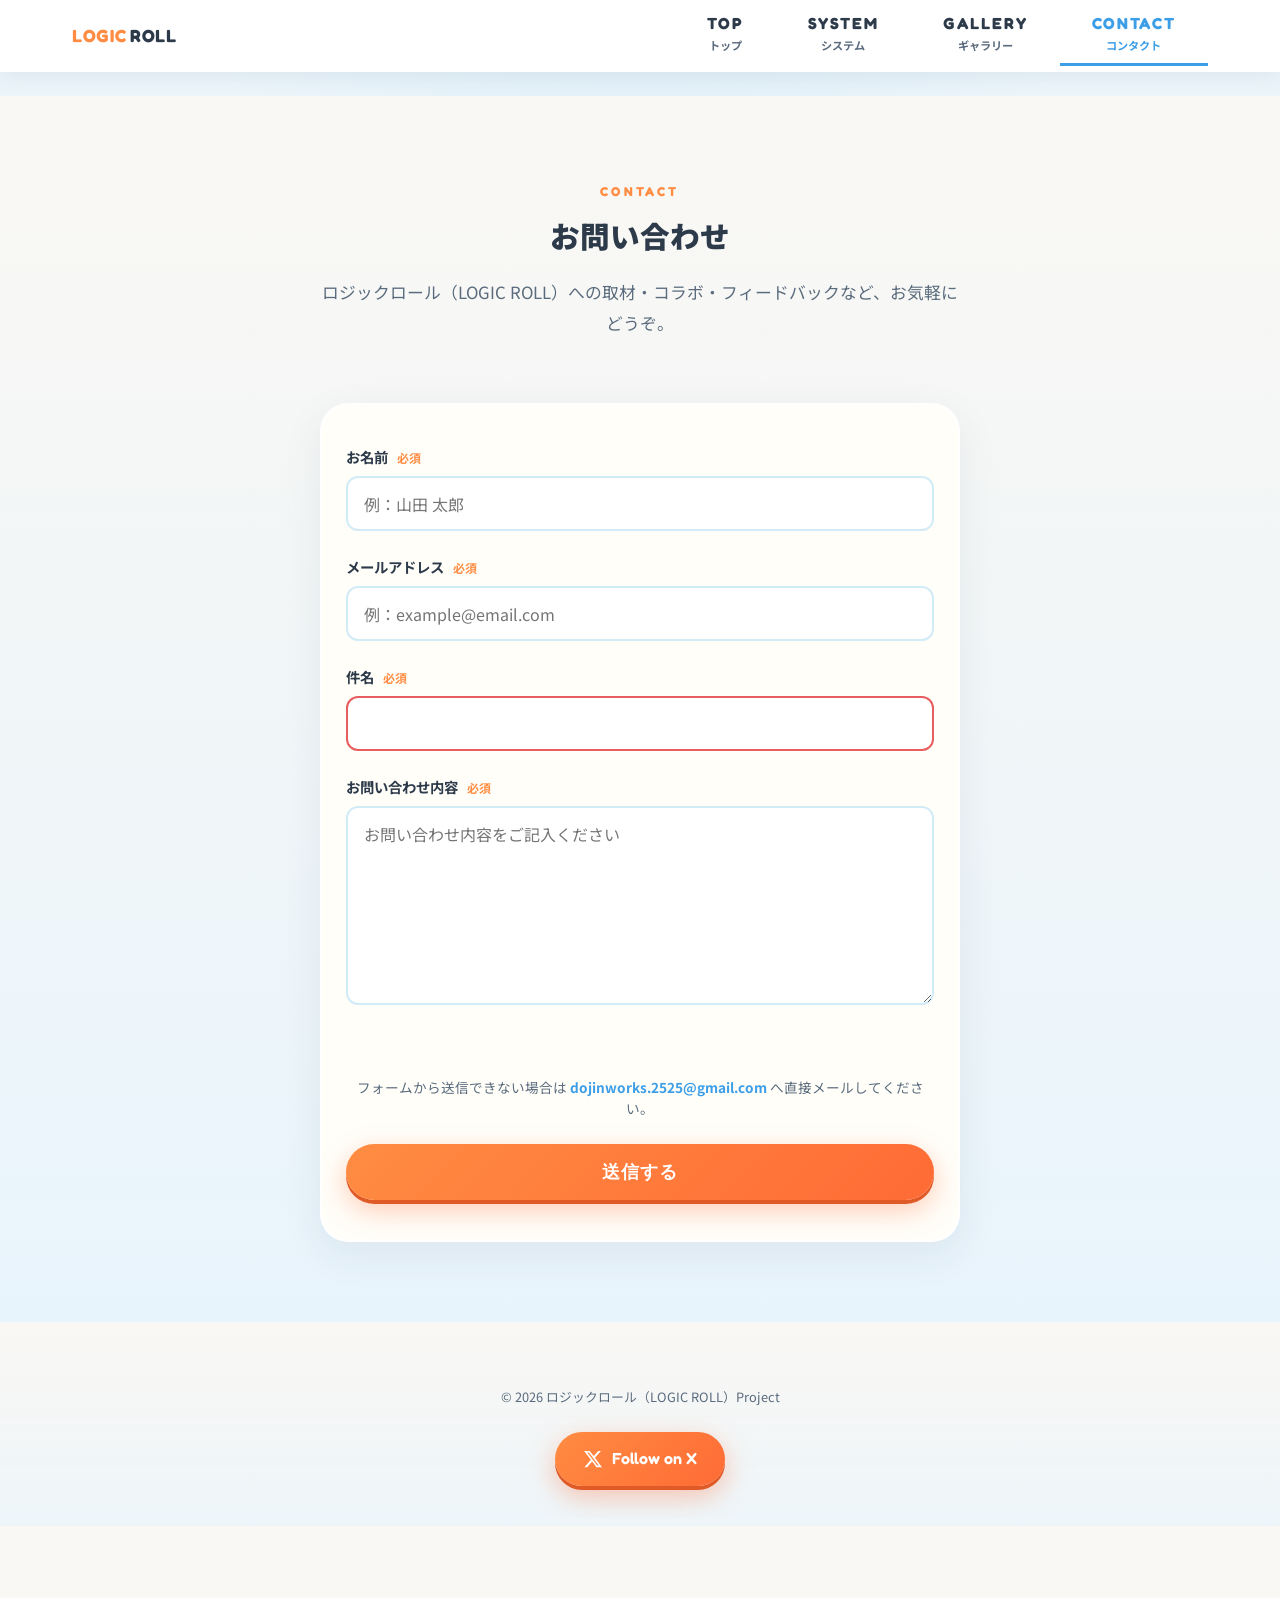
==== contact.html @ 675755fb "問い合わせ: JSによる送信ブロックを削除しHTML送信のみに Co-authored-by: Cursor <cursoragent@cursor.com>" ====
<!DOCTYPE html>
<html lang="ja">
<head>
  <meta charset="UTF-8">
  <meta name="viewport" content="width=device-width, initial-scale=1.0">
  <meta name="description" content="ロジックロール（LOGIC ROLL）へのお問い合わせ。取材・コラボ・フィードバックはこちらから。">
  <meta name="robots" content="index, follow">
  <link rel="canonical" href="https://logic-roll.com/contact.html">
  <title>お問い合わせ｜ロジックロール（LOGIC ROLL）公式サイト</title>
  <link rel="preconnect" href="https://fonts.googleapis.com">
  <link rel="preconnect" href="https://fonts.gstatic.com" crossorigin>
  <link href="https://fonts.googleapis.com/css2?family=Fredoka:wght@500;600;700&family=Noto+Sans+JP:wght@400;700;900&family=Ubuntu:wght@500;700&display=swap" rel="stylesheet">
  <link rel="stylesheet" href="style.css">
</head>
<body class="subpage">
  <div class="page-bg" aria-hidden="true"></div>

  <header class="global-nav">
    <div class="global-nav__inner">
      <a href="index.html#top" class="global-nav__logo" aria-label="LOGIC ROLL トップへ">
        <span class="global-nav__logo-main">LOGIC</span>
        <span class="global-nav__logo-accent">ROLL</span>
      </a>
      <nav class="global-nav__menu" aria-label="メインメニュー">
        <a href="index.html#top" class="nav-item nav-item--external">
          <span class="nav-item__en">TOP</span>
          <span class="nav-item__ja">トップ</span>
        </a>
        <a href="index.html#system" class="nav-item nav-item--external">
          <span class="nav-item__en">SYSTEM</span>
          <span class="nav-item__ja">システム</span>
        </a>
        <a href="gallery.html" class="nav-item nav-item--external">
          <span class="nav-item__en">GALLERY</span>
          <span class="nav-item__ja">ギャラリー</span>
        </a>
        <a href="contact.html" class="nav-item is-active nav-item--external" aria-current="page">
          <span class="nav-item__en">CONTACT</span>
          <span class="nav-item__ja">コンタクト</span>
        </a>
      </nav>
      <button type="button" class="global-nav__toggle" aria-expanded="false" aria-controls="nav-menu-mobile" aria-label="メニューを開く">
        <span></span><span></span><span></span>
      </button>
    </div>
    <nav id="nav-menu-mobile" class="global-nav__mobile" aria-label="モバイルメニュー" hidden></nav>
  </header>

  <main class="main-content main-content--subpage">
    <section class="page-section page-section--contact" id="contact">
      <div class="section-inner">
        <header class="section-header">
          <span class="section-header__eyebrow">CONTACT</span>
          <h1 class="section-header__title">お問い合わせ</h1>
          <p class="section-header__lead">
            ロジックロール（LOGIC ROLL）への取材・コラボ・フィードバックなど、お気軽にどうぞ。
          </p>
        </header>

        <form
          class="contact-form"
          id="contact-form"
          action="https://formsubmit.co/dojinworks.2525@gmail.com"
          method="POST"
          novalidate
        >
          <input type="hidden" name="_subject" value="[LOGIC ROLL] お問い合わせ">
          <input type="hidden" name="_captcha" value="false">
          <input type="hidden" name="_template" value="table">
          <input type="hidden" name="_next" value="https://logic-roll.com/contact?sent=1">
          <input type="text" name="_honey" class="sr-only" tabindex="-1" autocomplete="off" aria-hidden="true">
          <div class="form-row">
            <label class="form-label" for="contact-name">お名前 <span class="form-required">必須</span></label>
            <input
              class="form-input"
              type="text"
              id="contact-name"
              name="name"
              required
              maxlength="80"
              placeholder="例：山田 太郎"
              autocomplete="name"
            >
          </div>

          <div class="form-row">
            <label class="form-label" for="contact-email">メールアドレス <span class="form-required">必須</span></label>
            <input
              class="form-input"
              type="email"
              id="contact-email"
              name="email"
              required
              maxlength="254"
              placeholder="例：example@email.com"
              autocomplete="email"
            >
          </div>

          <div class="form-row">
            <label class="form-label" for="contact-subject">件名 <span class="form-required">必須</span></label>
            <input
              class="form-input"
              type="text"
              id="contact-subject"
              name="subject"
              required
              maxlength="120"
            >
          </div>

          <div class="form-row">
            <label class="form-label" for="contact-message">お問い合わせ内容 <span class="form-required">必須</span></label>
            <textarea
              class="form-input form-textarea"
              id="contact-message"
              name="message"
              required
              maxlength="3000"
              rows="7"
              placeholder="お問い合わせ内容をご記入ください"
            ></textarea>
          </div>

          <p class="contact-form__status" id="contact-status" role="status" aria-live="polite"></p>
          <p class="contact-form__alt">
            フォームから送信できない場合は
            <a href="mailto:dojinworks.2525@gmail.com?subject=%5BLOGIC%20ROLL%5D%20%E3%81%8A%E5%95%8F%E3%81%84%E5%90%88%E3%82%8F%E3%81%9B">dojinworks.2525@gmail.com</a>
            へ直接メールしてください。
          </p>

          <button type="submit" class="contact-form__submit" id="contact-submit">
            <span class="contact-form__submit-text">送信する</span>
          </button>
        </form>
      </div>
    </section>
  </main>

  <footer class="site-footer">
    <div class="footer-inner">
      <p class="footer-copy">&copy; 2026 ロジックロール（LOGIC ROLL）Project</p>
      <a
        href="https://x.com/logicroll_info"
        class="footer-x-btn"
        target="_blank"
        rel="noopener noreferrer"
        aria-label="公式X（Twitter）をフォロー"
      >
        <svg class="footer-x-btn__icon" viewBox="0 0 24 24" width="20" height="20" aria-hidden="true">
          <path fill="currentColor" d="M18.244 2.25h3.308l-7.227 8.26 8.502 11.24H16.17l-5.214-6.817L4.99 21.75H1.68l7.73-8.835L1.254 2.25H8.08l4.713 6.231zm-1.161 17.52h1.833L7.084 4.126H5.117z"/>
        </svg>
        <span>Follow on X</span>
      </a>
    </div>
  </footer>

  <script>
    (function () {
      const statusEl = document.getElementById("contact-status");
      if (new URLSearchParams(location.search).get("sent") === "1" && statusEl) {
        statusEl.textContent = "送信が完了しました。ありがとうございます。";
        statusEl.className = "contact-form__status contact-form__status--success";
      }
    })();
  </script>
  <script>
    (function () {
      const navToggle = document.querySelector(".global-nav__toggle");
      const mobileNav = document.getElementById("nav-menu-mobile");
      const desktopMenu = document.querySelector(".global-nav__menu");

      if (desktopMenu && mobileNav) {
        mobileNav.innerHTML = desktopMenu.innerHTML;
        mobileNav.querySelectorAll("a").forEach((a) => {
          a.addEventListener("click", () => {
            mobileNav.hidden = true;
            navToggle?.setAttribute("aria-expanded", "false");
          });
        });
      }

      if (navToggle && mobileNav) {
        navToggle.addEventListener("click", () => {
          const open = mobileNav.hidden;
          mobileNav.hidden = !open;
          navToggle.setAttribute("aria-expanded", open ? "true" : "false");
          navToggle.setAttribute("aria-label", open ? "メニューを閉じる" : "メニューを開く");
        });
      }
    })();
  </script>
</body>
</html>
---- style.css ----
/* ==========================================================================
   LOGIC ROLL — Teaser Site (Dragalia-inspired layout)
   ========================================================================== */

.sr-only {
  position: absolute;
  width: 1px;
  height: 1px;
  padding: 0;
  margin: -1px;
  overflow: hidden;
  clip: rect(0, 0, 0, 0);
  white-space: nowrap;
  border: 0;
}

:root {
  --color-base: #faf8f4;
  --color-cream: #fffef9;
  --color-sky-light: #e8f4fc;
  --color-sky-mid: #b8dff5;
  --color-sky-deep: #7ec8e8;
  --color-nav-active: #3d9ee8;

  --color-orange: #ff8c42;
  --color-orange-soft: #ffb366;
  --color-yellow: #ffd93d;
  --color-yellow-soft: #fff176;
  --color-green: #7dd87a;
  --color-green-soft: #a8e6a0;

  --color-text: #2d3a4a;
  --color-text-muted: #5a6b7d;
  --color-white: #ffffff;
  --color-nav-bar: #ffffff;

  --font-display: "Fredoka", "Ubuntu", system-ui, sans-serif;
  --font-body: "Noto Sans JP", "Hiragino Sans", "Yu Gothic", sans-serif;

  --radius-sm: 12px;
  --radius-md: 20px;
  --radius-lg: 28px;
  --radius-pill: 999px;

  --shadow-card: 0 12px 40px rgba(45, 58, 74, 0.08);
  --shadow-card-hover: 0 20px 48px rgba(255, 140, 66, 0.22);
  --shadow-nav: 0 4px 24px rgba(45, 58, 74, 0.08);

  --nav-height: 72px;
  --title-height: min(72vh, 640px);

  --space-xs: 0.5rem;
  --space-sm: 1rem;
  --space-md: 1.5rem;
  --space-lg: 2.5rem;
  --space-xl: 4rem;
  --space-2xl: 5rem;

  --transition: 0.35s cubic-bezier(0.34, 1.2, 0.64, 1);
}

*,
*::before,
*::after {
  box-sizing: border-box;
  margin: 0;
  padding: 0;
}

html {
  scroll-behavior: smooth;
}

body {
  font-family: var(--font-body);
  font-weight: 400;
  color: var(--color-text);
  background: var(--color-base);
  line-height: 1.7;
  overflow-x: hidden;
  -webkit-font-smoothing: antialiased;
}

a {
  color: inherit;
  text-decoration: none;
}

img {
  max-width: 100%;
  height: auto;
  display: block;
}

code {
  font-size: 0.85em;
  background: rgba(126, 200, 232, 0.2);
  padding: 0.1em 0.4em;
  border-radius: 4px;
}

.page-bg {
  position: fixed;
  inset: 0;
  z-index: -2;
  background:
    radial-gradient(ellipse 80% 50% at 50% -10%, rgba(184, 223, 245, 0.5) 0%, transparent 55%),
    linear-gradient(180deg, var(--color-sky-light) 0%, var(--color-base) 50%, var(--color-cream) 100%);
  pointer-events: none;
}

/* ==========================================================================
   Title screen — Carousel
   ========================================================================== */
.title-screen {
  position: relative;
  width: 100%;
  height: var(--title-height);
  min-height: 420px;
}

.carousel {
  position: relative;
  width: 100%;
  height: 100%;
  overflow: hidden;
  background: #1a2838;
}

.carousel__track {
  position: relative;
  width: 100%;
  height: 100%;
}

.carousel__slide {
  position: absolute;
  inset: 0;
  opacity: 0;
  visibility: hidden;
  transition: opacity 0.8s ease, visibility 0.8s;
}

.carousel__slide.is-active {
  opacity: 1;
  visibility: visible;
  z-index: 1;
}

.carousel__visual {
  position: absolute;
  inset: 0;
  background-size: cover;
  background-position: center;
}

.carousel__visual--head1 {
  background-color: #1a2838;
  background-image: url("images/head_1.png");
}

.carousel__visual--head2 {
  background-color: #e8dcc8;
  background-image: url("images/head_2.png");
}

.carousel__visual--mage {
  background-color: #050608;
  background-image: url("images/hero-mage.png");
  background-size: contain;
  background-repeat: no-repeat;
  background-position: center bottom;
}

.carousel__visual--head1::after,
.carousel__visual--head2::after {
  background: linear-gradient(
    90deg,
    rgba(20, 30, 45, 0.2) 0%,
    transparent 40%
  );
}

.carousel__visual::after {
  content: "";
  position: absolute;
  inset: 0;
  background: linear-gradient(
    90deg,
    rgba(20, 30, 45, 0.55) 0%,
    rgba(20, 30, 45, 0.15) 45%,
    transparent 70%
  );
}

.carousel__overlay {
  position: absolute;
  inset: 0;
  z-index: 2;
  display: flex;
  flex-direction: column;
  justify-content: center;
  align-items: flex-end;
  text-align: right;
  padding: var(--space-xl) clamp(1.5rem, 6vw, 5rem);
  padding-bottom: calc(var(--nav-height) + var(--space-lg));
}

.carousel__catch {
  font-size: clamp(0.95rem, 2.5vw, 1.25rem);
  font-weight: 900;
  color: var(--color-white);
  text-shadow: 0 2px 12px rgba(0, 0, 0, 0.35);
  margin-bottom: var(--space-sm);
  max-width: 420px;
}

.carousel__logo {
  font-family: var(--font-display);
  font-weight: 700;
  line-height: 0.95;
  display: flex;
  flex-direction: column;
  align-items: flex-end;
  gap: 0.05em;
}

.carousel__logo-main {
  font-size: clamp(2.8rem, 10vw, 5rem);
  background: linear-gradient(135deg, var(--color-yellow) 0%, var(--color-orange) 50%, var(--color-green) 100%);
  -webkit-background-clip: text;
  background-clip: text;
  -webkit-text-fill-color: transparent;
  filter: drop-shadow(0 4px 16px rgba(0, 0, 0, 0.3));
}

.carousel__logo-accent {
  font-family: "Ubuntu", var(--font-display);
  font-size: clamp(2.8rem, 10vw, 5rem);
  color: var(--color-white);
  text-shadow: 0 4px 20px rgba(0, 0, 0, 0.4);
  letter-spacing: 0.06em;
}

.carousel__sub {
  font-size: clamp(0.85rem, 2vw, 1rem);
  font-weight: 700;
  color: rgba(255, 255, 255, 0.9);
  margin-top: 0.25rem;
  max-width: 420px;
  text-shadow: 0 2px 8px rgba(0, 0, 0, 0.3);
}

.carousel__overlay--terms {
  align-items: center;
  text-align: center;
}

.term-pair {
  display: flex;
  flex-direction: column;
  gap: var(--space-md);
  max-width: 400px;
}

.term-pair__item {
  background: rgba(255, 255, 255, 0.92);
  backdrop-filter: blur(8px);
  padding: var(--space-md) var(--space-lg);
  border-radius: var(--radius-lg);
  box-shadow: 0 8px 32px rgba(0, 0, 0, 0.15);
  text-align: left;
}

.term-pair__label {
  display: inline-block;
  font-family: var(--font-display);
  font-weight: 700;
  font-size: 1.25rem;
  letter-spacing: 0.1em;
  margin-right: 0.35rem;
}

.term-pair__label--roll {
  color: var(--color-orange);
}

.term-pair__label--logic {
  color: var(--color-nav-active);
}

.term-pair__mean {
  font-weight: 900;
  font-size: 1.1rem;
}

.term-pair__desc {
  display: block;
  margin-top: 0.35rem;
  font-size: 0.88rem;
  color: var(--color-text-muted);
  font-weight: 700;
}

/* Carousel controls */
.carousel__arrow {
  position: absolute;
  top: 50%;
  transform: translateY(-50%);
  z-index: 10;
  width: 48px;
  height: 48px;
  border: none;
  border-radius: 50%;
  background: rgba(255, 255, 255, 0.85);
  color: var(--color-text);
  font-size: 1.75rem;
  line-height: 1;
  cursor: pointer;
  box-shadow: 0 4px 20px rgba(0, 0, 0, 0.15);
  transition: transform var(--transition), background var(--transition);
}

.carousel__arrow:hover {
  transform: translateY(-50%) scale(1.08);
  background: var(--color-white);
}

.carousel__arrow--prev { left: 1rem; }
.carousel__arrow--next { right: 1rem; }

.carousel__dots {
  position: absolute;
  bottom: calc(var(--nav-height) + 1rem);
  left: 50%;
  transform: translateX(-50%);
  z-index: 10;
  display: flex;
  gap: 0.5rem;
}

.carousel__dot {
  width: 10px;
  height: 10px;
  border: 2px solid rgba(255, 255, 255, 0.8);
  border-radius: 50%;
  background: transparent;
  cursor: pointer;
  padding: 0;
  transition: background var(--transition), transform var(--transition);
}

.carousel__dot.is-active,
.carousel__dot:hover {
  background: var(--color-white);
  transform: scale(1.2);
}

/* Event badge (carousel & about) */
.event-badge {
  display: inline-flex;
  flex-direction: column;
  align-items: center;
  gap: 0.15rem;
  padding: 0.85rem 1.5rem;
  background: linear-gradient(145deg, var(--color-yellow) 0%, var(--color-orange) 100%);
  border-radius: var(--radius-lg);
  box-shadow:
    0 5px 0 rgba(230, 120, 50, 0.35),
    0 12px 32px rgba(255, 140, 66, 0.45);
  color: var(--color-text);
  position: relative;
}

.event-badge--compact {
  margin-top: var(--space-md);
}

.event-badge__spark {
  position: absolute;
  top: -6px;
  right: -4px;
  font-size: 1.1rem;
  color: var(--color-white);
}

.event-badge__label {
  font-family: var(--font-display);
  font-weight: 700;
  font-size: 0.65rem;
  letter-spacing: 0.2em;
}

.event-badge__date {
  font-family: var(--font-display);
  font-weight: 700;
  font-size: 1rem;
}

.event-badge__detail {
  font-size: 0.85rem;
  font-weight: 700;
}

/* ==========================================================================
   Global navigation (Dragalia-style white bar)
   ========================================================================== */
.global-nav {
  position: sticky;
  top: 0;
  z-index: 200;
  background: var(--color-nav-bar);
  box-shadow: var(--shadow-nav);
  margin-top: calc(-1 * var(--nav-height));
}

.global-nav__inner {
  max-width: 1200px;
  margin: 0 auto;
  height: var(--nav-height);
  display: flex;
  align-items: center;
  justify-content: space-between;
  padding: 0 clamp(1rem, 4vw, 2rem);
  gap: var(--space-md);
}

.global-nav__logo {
  font-family: var(--font-display);
  font-weight: 700;
  font-size: 1.1rem;
  letter-spacing: 0.04em;
  flex-shrink: 0;
  display: flex;
  gap: 0.2em;
}

.global-nav__logo-main {
  color: var(--color-orange);
}

.global-nav__logo-accent {
  color: var(--color-text);
}

.global-nav__menu {
  display: flex;
  align-items: stretch;
  gap: 0;
  margin-left: auto;
}

.nav-item {
  display: flex;
  flex-direction: column;
  align-items: center;
  justify-content: center;
  padding: 0.5rem clamp(1rem, 2.5vw, 2rem);
  min-width: 88px;
  border-bottom: 3px solid transparent;
  transition: color var(--transition), border-color var(--transition);
}

.nav-item__en {
  font-family: var(--font-display);
  font-weight: 700;
  font-size: 1rem;
  letter-spacing: 0.12em;
  color: var(--color-text);
  line-height: 1.2;
}

.nav-item__ja {
  font-size: 0.7rem;
  font-weight: 700;
  color: var(--color-text-muted);
  margin-top: 0.15rem;
}

.nav-item:hover .nav-item__en,
.nav-item.is-active .nav-item__en {
  color: var(--color-nav-active);
}

.nav-item.is-active {
  border-bottom-color: var(--color-nav-active);
}

.nav-item.is-active .nav-item__ja {
  color: var(--color-nav-active);
}

.global-nav__toggle {
  display: none;
  flex-direction: column;
  justify-content: center;
  gap: 5px;
  width: 40px;
  height: 40px;
  border: none;
  background: var(--color-sky-light);
  border-radius: var(--radius-sm);
  cursor: pointer;
  padding: 8px;
}

.global-nav__toggle span {
  display: block;
  height: 3px;
  background: var(--color-text);
  border-radius: 2px;
}

.global-nav__mobile {
  display: none;
  flex-direction: column;
  background: var(--color-white);
  border-top: 1px solid rgba(126, 200, 232, 0.3);
  padding: var(--space-sm);
}

.global-nav__mobile:not([hidden]) {
  display: flex;
}

.global-nav__mobile .nav-item {
  width: 100%;
  flex-direction: row;
  justify-content: flex-start;
  gap: 0.75rem;
  padding: 0.85rem 1rem;
  border-bottom: none;
  border-left: 3px solid transparent;
}

.global-nav__mobile .nav-item.is-active {
  border-left-color: var(--color-nav-active);
  background: var(--color-sky-light);
}

/* ==========================================================================
   Main content sections
   ========================================================================== */
.main-content {
  position: relative;
  z-index: 1;
}

.main-content--subpage {
  padding-top: calc(var(--nav-height) + var(--space-md));
}

.page-section {
  padding: var(--space-2xl) clamp(1rem, 4vw, 2rem);
  scroll-margin-top: calc(var(--nav-height) + 12px);
}

.page-section--top {
  background: linear-gradient(180deg, var(--color-white) 0%, var(--color-base) 100%);
}

.section-inner {
  max-width: 1100px;
  margin: 0 auto;
}

.section-header {
  text-align: center;
  margin-bottom: var(--space-xl);
}

.section-header--left {
  text-align: left;
}

.section-header__eyebrow {
  display: inline-block;
  font-family: var(--font-display);
  font-weight: 700;
  font-size: 0.8rem;
  letter-spacing: 0.25em;
  color: var(--color-orange);
  margin-bottom: var(--space-xs);
}

.section-header__title {
  font-size: clamp(1.4rem, 4vw, 1.85rem);
  font-weight: 900;
  margin-bottom: var(--space-sm);
}

.section-header__lead {
  font-size: clamp(0.9rem, 2.5vw, 1.05rem);
  color: var(--color-text-muted);
  line-height: 1.85;
  max-width: 640px;
  margin-left: auto;
  margin-right: auto;
}

.section-header--left .section-header__lead {
  margin: 0;
}

.pitch-lead {
  max-width: 100%;
}

.pitch-lead strong {
  color: var(--color-text);
  font-weight: 900;
}

/* ==========================================================================
   TOP — YouTube & Twitter
   ========================================================================== */
.top-grid {
  display: grid;
  grid-template-columns: 1fr 1fr;
  gap: var(--space-lg);
  align-items: start;
}

.media-block {
  background: var(--color-cream);
  border-radius: var(--radius-lg);
  overflow: hidden;
  box-shadow: var(--shadow-card);
  border: 2px solid rgba(255, 255, 255, 0.95);
  transition: transform var(--transition), box-shadow var(--transition);
}

.media-block:hover {
  transform: translateY(-6px);
  box-shadow: var(--shadow-card-hover);
}

.media-block__head {
  padding: var(--space-md) var(--space-md) 0;
  display: flex;
  flex-wrap: wrap;
  align-items: center;
  gap: 0.5rem 0.75rem;
}

.media-block__icon {
  width: 36px;
  height: 36px;
  display: flex;
  align-items: center;
  justify-content: center;
  background: linear-gradient(135deg, var(--color-orange), #ff6b35);
  color: var(--color-white);
  border-radius: var(--radius-sm);
  font-size: 0.85rem;
  font-weight: 700;
}

.media-block__icon--x {
  background: linear-gradient(135deg, #2d3a4a, #1a1a2e);
}

.media-block__title {
  font-family: var(--font-display);
  font-weight: 700;
  font-size: 1.1rem;
  letter-spacing: 0.08em;
  flex: 1;
}

.media-block__sub {
  width: 100%;
  font-size: 0.8rem;
  color: var(--color-text-muted);
  padding-left: calc(36px + 0.75rem);
  margin-top: -0.25rem;
  margin-bottom: var(--space-sm);
}

.media-block__body {
  padding: 0 var(--space-md) var(--space-md);
}

.youtube-wrap {
  position: relative;
  width: 100%;
  padding-bottom: 56.25%;
  border-radius: var(--radius-md);
  overflow: hidden;
  background: #1a2838;
}

.youtube-wrap iframe {
  position: absolute;
  inset: 0;
  width: 100%;
  height: 100%;
  border: none;
}

.youtube-wrap .embed-video {
  position: absolute;
  inset: 0;
  width: 100%;
  height: 100%;
  border: none;
  display: block;
}

.twitter-wrap {
  min-height: 420px;
  border-radius: var(--radius-md);
  overflow: hidden;
  background: var(--color-white);
  border: 1px solid rgba(126, 200, 232, 0.35);
}

.twitter-fallback-btn {
  display: inline-flex;
  margin-top: var(--space-sm);
  padding: 0.7rem 1.4rem;
  font-family: var(--font-display);
  font-weight: 600;
  font-size: 0.9rem;
  color: var(--color-white);
  background: linear-gradient(135deg, var(--color-orange), #ff6b35);
  border-radius: var(--radius-pill);
  box-shadow: 0 4px 0 #e05a28;
  transition: transform var(--transition);
}

.twitter-fallback-btn:hover {
  transform: translateY(-2px);
}

.media-block__note {
  margin-top: var(--space-sm);
  font-size: 0.75rem;
  color: var(--color-text-muted);
}

/* ==========================================================================
   SYSTEM — Strategy flow with illustrations
   ========================================================================== */
#page-system {
  background: linear-gradient(180deg, var(--color-cream) 0%, var(--color-base) 100%);
}

.system-summary--top {
  margin-bottom: var(--space-xl);
}

.system-flow {
  list-style: none;
  display: flex;
  flex-direction: column;
  gap: var(--space-2xl);
}

.system-step {
  display: grid;
  grid-template-columns: 1fr 1fr;
  gap: var(--space-lg);
  align-items: center;
}

.system-step--reverse .system-step__visual {
  order: 2;
}

.system-step--reverse .system-step__body {
  order: 1;
}

.system-step__visual {
  background: var(--color-white);
  border-radius: var(--radius-lg);
  padding: var(--space-md);
  box-shadow: var(--shadow-card);
  border: 2px solid rgba(255, 255, 255, 0.95);
  transition: transform var(--transition), box-shadow var(--transition);
}

.system-step:hover .system-step__visual {
  transform: translateY(-6px);
  box-shadow: var(--shadow-card-hover);
}

.system-step__visual img {
  width: 100%;
  height: auto;
  border-radius: var(--radius-md);
  object-fit: contain;
}

.system-step__num {
  display: block;
  font-family: var(--font-display);
  font-weight: 700;
  font-size: clamp(2.5rem, 6vw, 3.5rem);
  line-height: 1;
  background: linear-gradient(135deg, var(--color-orange), var(--color-yellow));
  -webkit-background-clip: text;
  background-clip: text;
  -webkit-text-fill-color: transparent;
  opacity: 0.85;
  margin-bottom: 0.25rem;
}

.system-step__tag {
  display: inline-block;
  font-family: var(--font-display);
  font-weight: 700;
  font-size: 0.72rem;
  letter-spacing: 0.12em;
  padding: 0.3rem 0.85rem;
  border-radius: var(--radius-pill);
  margin-bottom: var(--space-sm);
}

.system-step__tag--logic {
  background: linear-gradient(135deg, var(--color-sky-light), #d4ecff);
  color: var(--color-nav-active);
}

.system-step__tag--roll {
  background: linear-gradient(135deg, var(--color-yellow-soft), var(--color-orange-soft));
  color: var(--color-text);
}

.system-step__tag--finish {
  background: linear-gradient(135deg, #c8f0ff, var(--color-sky-mid));
  color: #2a6a8a;
}

.system-step__title {
  font-size: clamp(1.2rem, 3.2vw, 1.55rem);
  font-weight: 900;
  line-height: 1.45;
  margin-bottom: var(--space-md);
}

.system-step__text {
  font-size: clamp(0.92rem, 2.2vw, 1rem);
  color: var(--color-text-muted);
  line-height: 1.9;
  margin-bottom: var(--space-sm);
}

.system-step__text strong {
  color: var(--color-text);
  font-weight: 900;
}

.system-step__text--sub {
  font-size: 0.88rem;
  padding-left: 0.85rem;
  border-left: 3px solid var(--color-orange-soft);
  margin-bottom: 0;
}

.system-summary {
  display: flex;
  flex-wrap: wrap;
  align-items: center;
  justify-content: center;
  gap: var(--space-md);
  padding: var(--space-lg) var(--space-md);
  background: var(--color-white);
  border-radius: var(--radius-lg);
  box-shadow: var(--shadow-card);
  border: 2px solid rgba(126, 200, 232, 0.25);
}

.system-summary__roll,
.system-summary__logic {
  flex: 1 1 240px;
  max-width: 380px;
  font-size: 0.95rem;
  font-weight: 700;
  line-height: 1.7;
  color: var(--color-text-muted);
}

.system-summary__label {
  display: block;
  font-family: var(--font-display);
  font-size: 1.1rem;
  letter-spacing: 0.15em;
  margin-bottom: 0.35rem;
}

.system-summary__roll .system-summary__label {
  color: var(--color-orange);
}

.system-summary__logic .system-summary__label {
  color: var(--color-nav-active);
}

.system-summary__arrow {
  font-family: var(--font-display);
  font-size: 2rem;
  font-weight: 700;
  color: var(--color-green);
  flex-shrink: 0;
}

/* ==========================================================================
   GALLERY — Screenshots
   ========================================================================== */
.page-section--gallery {
  background: linear-gradient(180deg, var(--color-base) 0%, var(--color-white) 50%, var(--color-base) 100%);
}

.section-inner--wide {
  max-width: 1200px;
}

.gallery-grid {
  list-style: none;
  margin: 0;
  padding: 0;
  display: grid;
  grid-template-columns: repeat(auto-fill, minmax(200px, 1fr));
  gap: var(--space-md);
}

.gallery-item {
  display: block;
  width: 100%;
  padding: 0;
  border-radius: var(--radius-md);
  overflow: hidden;
  cursor: zoom-in;
  background: var(--color-cream);
  box-shadow: var(--shadow-card);
  border: 2px solid rgba(255, 255, 255, 0.95);
  transition: transform var(--transition), box-shadow var(--transition);
  aspect-ratio: 4 / 3;
}

.gallery-item:hover,
.gallery-item:focus-visible {
  transform: translateY(-4px);
  box-shadow: var(--shadow-card-hover);
  outline: none;
}

.gallery-item:focus-visible {
  box-shadow: 0 0 0 3px var(--color-nav-active), var(--shadow-card-hover);
}

.gallery-item img {
  display: block;
  width: 100%;
  height: 100%;
  object-fit: cover;
  object-position: center 12%;
  transform: scale(1.14);
}

.gallery-lightbox {
  padding: 0;
  border: none;
  max-width: none;
  max-height: none;
  width: 100%;
  height: 100%;
  background: transparent;
}

.gallery-lightbox::backdrop {
  background: rgba(20, 35, 50, 0.88);
  backdrop-filter: blur(4px);
}

.gallery-lightbox__inner {
  position: fixed;
  inset: 0;
  display: flex;
  align-items: center;
  justify-content: center;
  padding: max(1rem, env(safe-area-inset-top)) max(1rem, env(safe-area-inset-right)) max(1rem, env(safe-area-inset-bottom)) max(1rem, env(safe-area-inset-left));
  box-sizing: border-box;
}

.gallery-lightbox__img {
  max-width: min(96vw, 1280px);
  max-height: min(88vh, 900px);
  width: auto;
  height: auto;
  object-fit: contain;
  border-radius: var(--radius-sm);
  box-shadow: 0 24px 64px rgba(0, 0, 0, 0.45);
}

.gallery-lightbox__close {
  position: fixed;
  top: max(0.75rem, env(safe-area-inset-top));
  right: max(0.75rem, env(safe-area-inset-right));
  z-index: 2;
  width: 48px;
  height: 48px;
  border: none;
  border-radius: 50%;
  font-size: 1.75rem;
  line-height: 1;
  cursor: pointer;
  color: var(--color-white);
  background: rgba(0, 0, 0, 0.45);
  display: flex;
  align-items: center;
  justify-content: center;
  transition: background var(--transition), transform var(--transition);
}

.gallery-lightbox__close:hover {
  background: rgba(0, 0, 0, 0.65);
  transform: scale(1.05);
}

/* ==========================================================================
   CONTACT — Form
   ========================================================================== */
.page-section--contact {
  background: linear-gradient(180deg, var(--color-base) 0%, var(--color-sky-light) 100%);
}

.page-section--contact .section-inner {
  display: flex;
  flex-direction: column;
  align-items: center;
}

.page-section--contact .section-header {
  width: 100%;
  max-width: 720px;
}

.contact-form {
  position: relative;
  width: 100%;
  max-width: 640px;
  margin-left: auto;
  margin-right: auto;
  background: var(--color-cream);
  padding: var(--space-lg) var(--space-md);
  border-radius: var(--radius-lg);
  box-shadow: var(--shadow-card);
  border: 2px solid rgba(255, 255, 255, 0.95);
}

.form-row {
  margin-bottom: var(--space-md);
}

.form-label {
  display: block;
  font-size: 0.9rem;
  font-weight: 700;
  margin-bottom: 0.4rem;
}

.form-required {
  font-size: 0.75rem;
  color: var(--color-orange);
  margin-left: 0.35rem;
}

.form-input {
  width: 100%;
  padding: 0.85rem 1rem;
  font-family: var(--font-body);
  font-size: 1rem;
  color: var(--color-text);
  background: var(--color-white);
  border: 2px solid rgba(126, 200, 232, 0.35);
  border-radius: var(--radius-sm);
  transition: border-color var(--transition), box-shadow var(--transition);
}

.form-input:focus {
  outline: none;
  border-color: var(--color-nav-active);
  box-shadow: 0 0 0 4px rgba(61, 158, 232, 0.15);
}

.form-input:invalid:not(:placeholder-shown) {
  border-color: #e85d5d;
}

.form-textarea {
  resize: vertical;
  min-height: 160px;
}

.contact-form__status {
  min-height: 1.5rem;
  font-size: 0.9rem;
  font-weight: 700;
  margin-bottom: var(--space-sm);
  text-align: center;
}

.contact-form__status--success {
  color: #2a8a4a;
}

.contact-form__status--error {
  color: #c44a3a;
}

.contact-form__status--pending {
  color: var(--color-text-muted);
}

.contact-form__submit {
  display: block;
  width: 100%;
  padding: 1rem 1.5rem;
  font-family: var(--font-display);
  font-weight: 700;
  font-size: 1.1rem;
  letter-spacing: 0.06em;
  color: var(--color-white);
  background: linear-gradient(135deg, var(--color-orange) 0%, #ff6b35 100%);
  border: none;
  border-radius: var(--radius-pill);
  cursor: pointer;
  box-shadow:
    0 4px 0 #e05a28,
    0 10px 28px rgba(255, 107, 53, 0.35);
  transition: transform var(--transition), box-shadow var(--transition), opacity var(--transition);
}

.contact-form__submit:hover:not(:disabled) {
  transform: translateY(-3px);
  box-shadow:
    0 6px 0 #e05a28,
    0 14px 32px rgba(255, 107, 53, 0.45);
}

.contact-form__alt {
  font-size: 0.85rem;
  color: var(--color-text-muted);
  text-align: center;
  margin: 0 0 var(--space-md);
  line-height: 1.6;
}

.contact-form__alt a {
  color: var(--color-nav-active);
  font-weight: 700;
}

.contact-form__submit:disabled,
.contact-form__submit.is-loading {
  opacity: 0.7;
  cursor: wait;
  transform: none;
}

/* ==========================================================================
   Footer
   ========================================================================== */
.site-footer {
  padding: var(--space-xl) clamp(1rem, 4vw, 2rem) var(--space-lg);
  background: linear-gradient(180deg, transparent 0%, rgba(232, 244, 252, 0.7) 100%);
}

.footer-inner {
  max-width: 1100px;
  margin: 0 auto;
  display: flex;
  flex-direction: column;
  align-items: center;
  gap: var(--space-md);
}

.footer-contact-link {
  font-size: 0.9rem;
  font-weight: 700;
  color: var(--color-nav-active);
  text-decoration: underline;
  text-underline-offset: 3px;
}

.footer-contact-link:hover {
  color: var(--color-orange);
}

.footer-copy {
  font-size: 0.8rem;
  color: var(--color-text-muted);
}

.footer-x-btn {
  display: inline-flex;
  align-items: center;
  gap: 0.6rem;
  padding: 0.85rem 1.75rem;
  font-family: var(--font-display);
  font-weight: 600;
  font-size: 1rem;
  color: var(--color-white);
  background: linear-gradient(135deg, var(--color-orange) 0%, #ff6b35 100%);
  border-radius: var(--radius-pill);
  box-shadow: 0 4px 0 #e05a28, 0 10px 28px rgba(255, 107, 53, 0.4);
  transition: transform var(--transition), box-shadow var(--transition);
}

.footer-x-btn:hover {
  transform: translateY(-3px);
  box-shadow: 0 6px 0 #e05a28, 0 16px 36px rgba(255, 107, 53, 0.5);
}

/* ==========================================================================
   Responsive
   ========================================================================== */
@media (max-width: 900px) {
  .top-grid {
    grid-template-columns: 1fr;
  }

  .gallery-grid {
    grid-template-columns: repeat(auto-fill, minmax(160px, 1fr));
  }
}

@media (max-width: 768px) {
  :root {
    --title-height: 55vh;
    --nav-height: 64px;
  }

  .global-nav__menu {
    display: none;
  }

  .global-nav__toggle {
    display: flex;
  }

  .carousel__overlay {
    align-items: center;
    text-align: center;
    padding-bottom: calc(var(--nav-height) + 2.5rem);
  }

  .carousel__logo {
    align-items: center;
  }

  .carousel__arrow {
    width: 40px;
    height: 40px;
    font-size: 1.4rem;
  }

  .system-step,
  .system-step--reverse {
    grid-template-columns: 1fr;
  }

  .system-step--reverse .system-step__visual,
  .system-step--reverse .system-step__body {
    order: unset;
  }

  .system-summary {
    flex-direction: column;
    text-align: center;
  }

  .system-summary__arrow {
    transform: rotate(90deg);
  }

  .nav-item {
    min-width: auto;
  }
}

@media (max-width: 480px) {
  .carousel__dots {
    bottom: calc(var(--nav-height) + 0.5rem);
  }

  .event-badge {
    padding: 0.7rem 1rem;
    font-size: 0.9rem;
  }
}

@media (prefers-reduced-motion: reduce) {
  *,
  *::before,
  *::after {
    animation-duration: 0.01ms !important;
    animation-iteration-count: 1 !important;
    transition-duration: 0.01ms !important;
  }

  html {
    scroll-behavior: auto;
  }
}
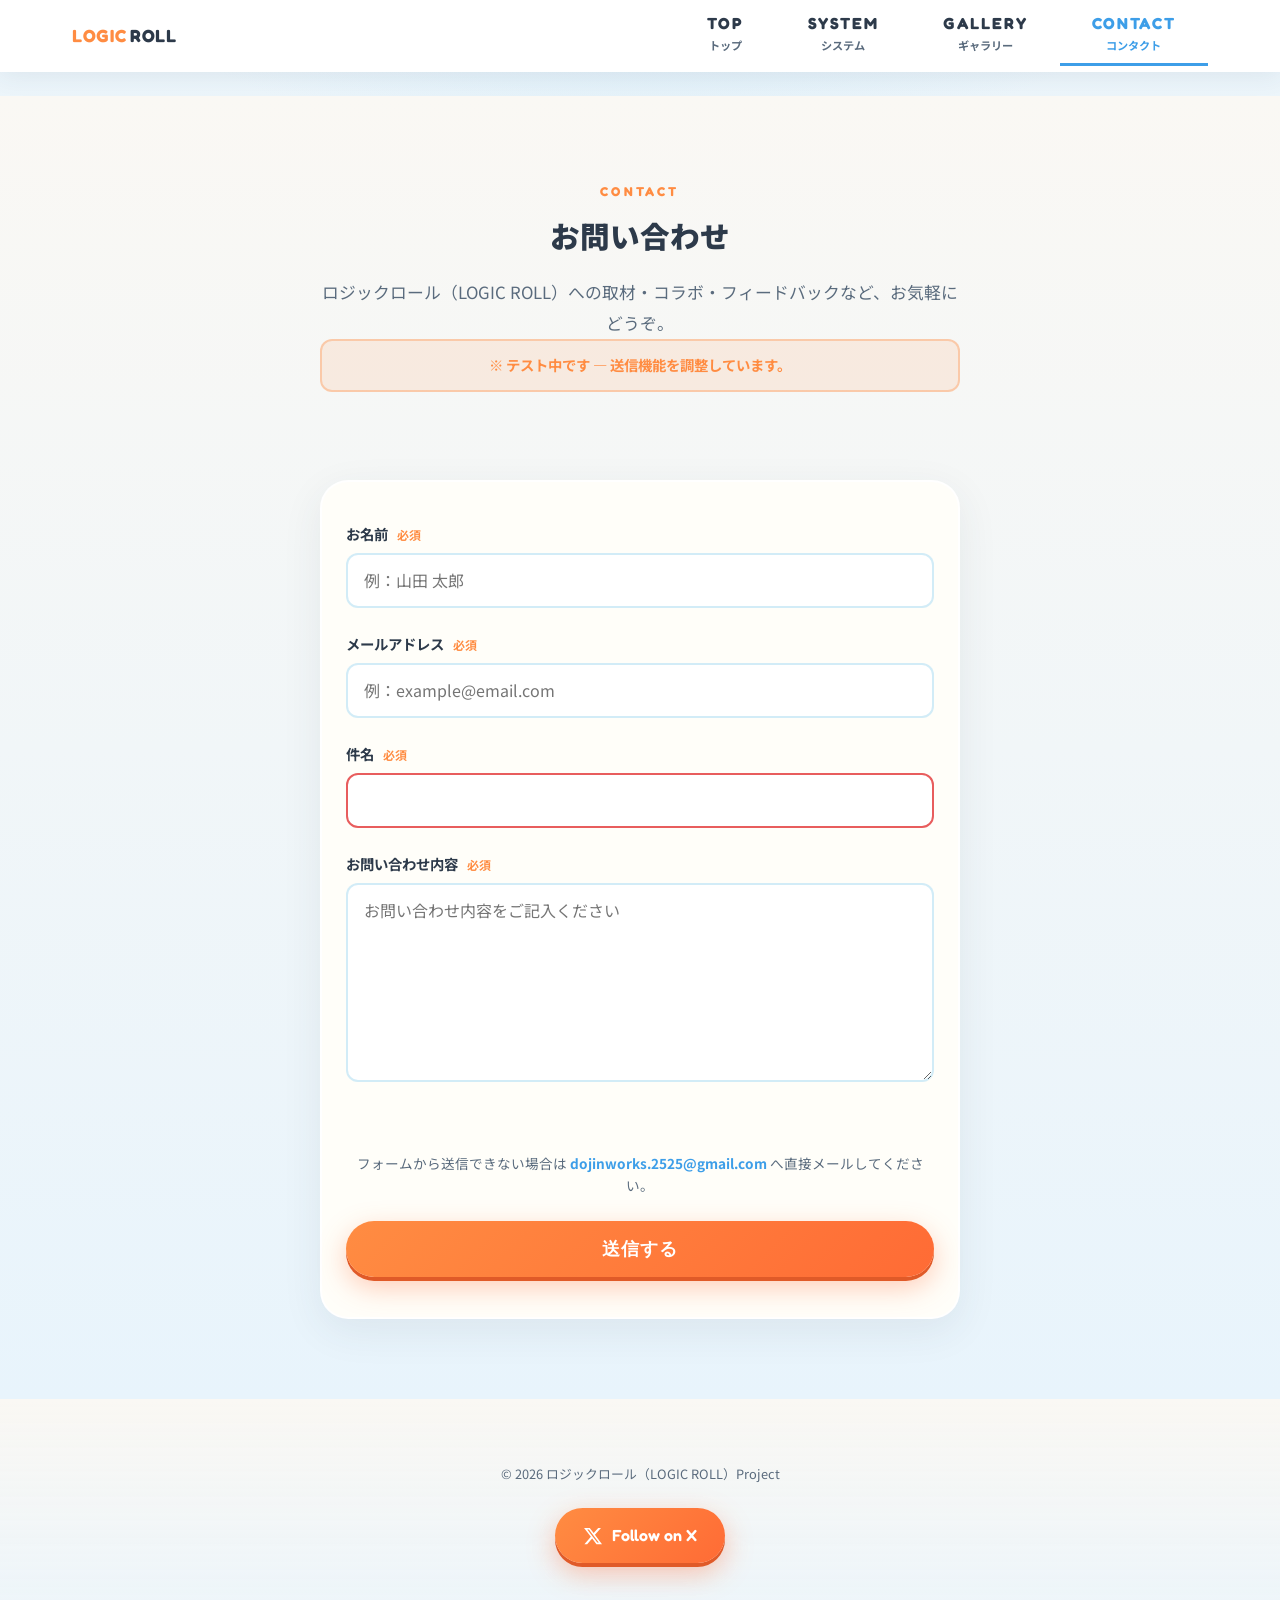
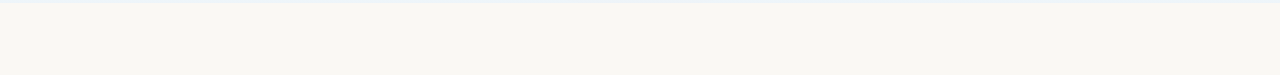
==== commit 71796d8b: "お問い合わせフォームに「テスト中です」表示を追加 Co-authored-by: Cursor <cursoragent@cursor.com>" ====
--- a/contact.html
+++ b/contact.html
@@ -55,6 +55,7 @@
           <p class="section-header__lead">
             ロジックロール（LOGIC ROLL）への取材・コラボ・フィードバックなど、お気軽にどうぞ。
           </p>
+          <p class="contact-form__notice" role="status">※ テスト中です — 送信機能を調整しています。</p>
         </header>
 
         <form
--- a/style.css
+++ b/style.css
@@ -1141,6 +1141,19 @@
     0 14px 32px rgba(255, 107, 53, 0.45);
 }
 
+.contact-form__notice {
+  max-width: 640px;
+  margin: 0 auto var(--space-md);
+  padding: 0.75rem 1rem;
+  font-size: 0.9rem;
+  font-weight: 700;
+  color: var(--color-orange);
+  text-align: center;
+  background: rgba(255, 140, 66, 0.12);
+  border: 2px solid rgba(255, 140, 66, 0.35);
+  border-radius: var(--radius-sm);
+}
+
 .contact-form__alt {
   font-size: 0.85rem;
   color: var(--color-text-muted);
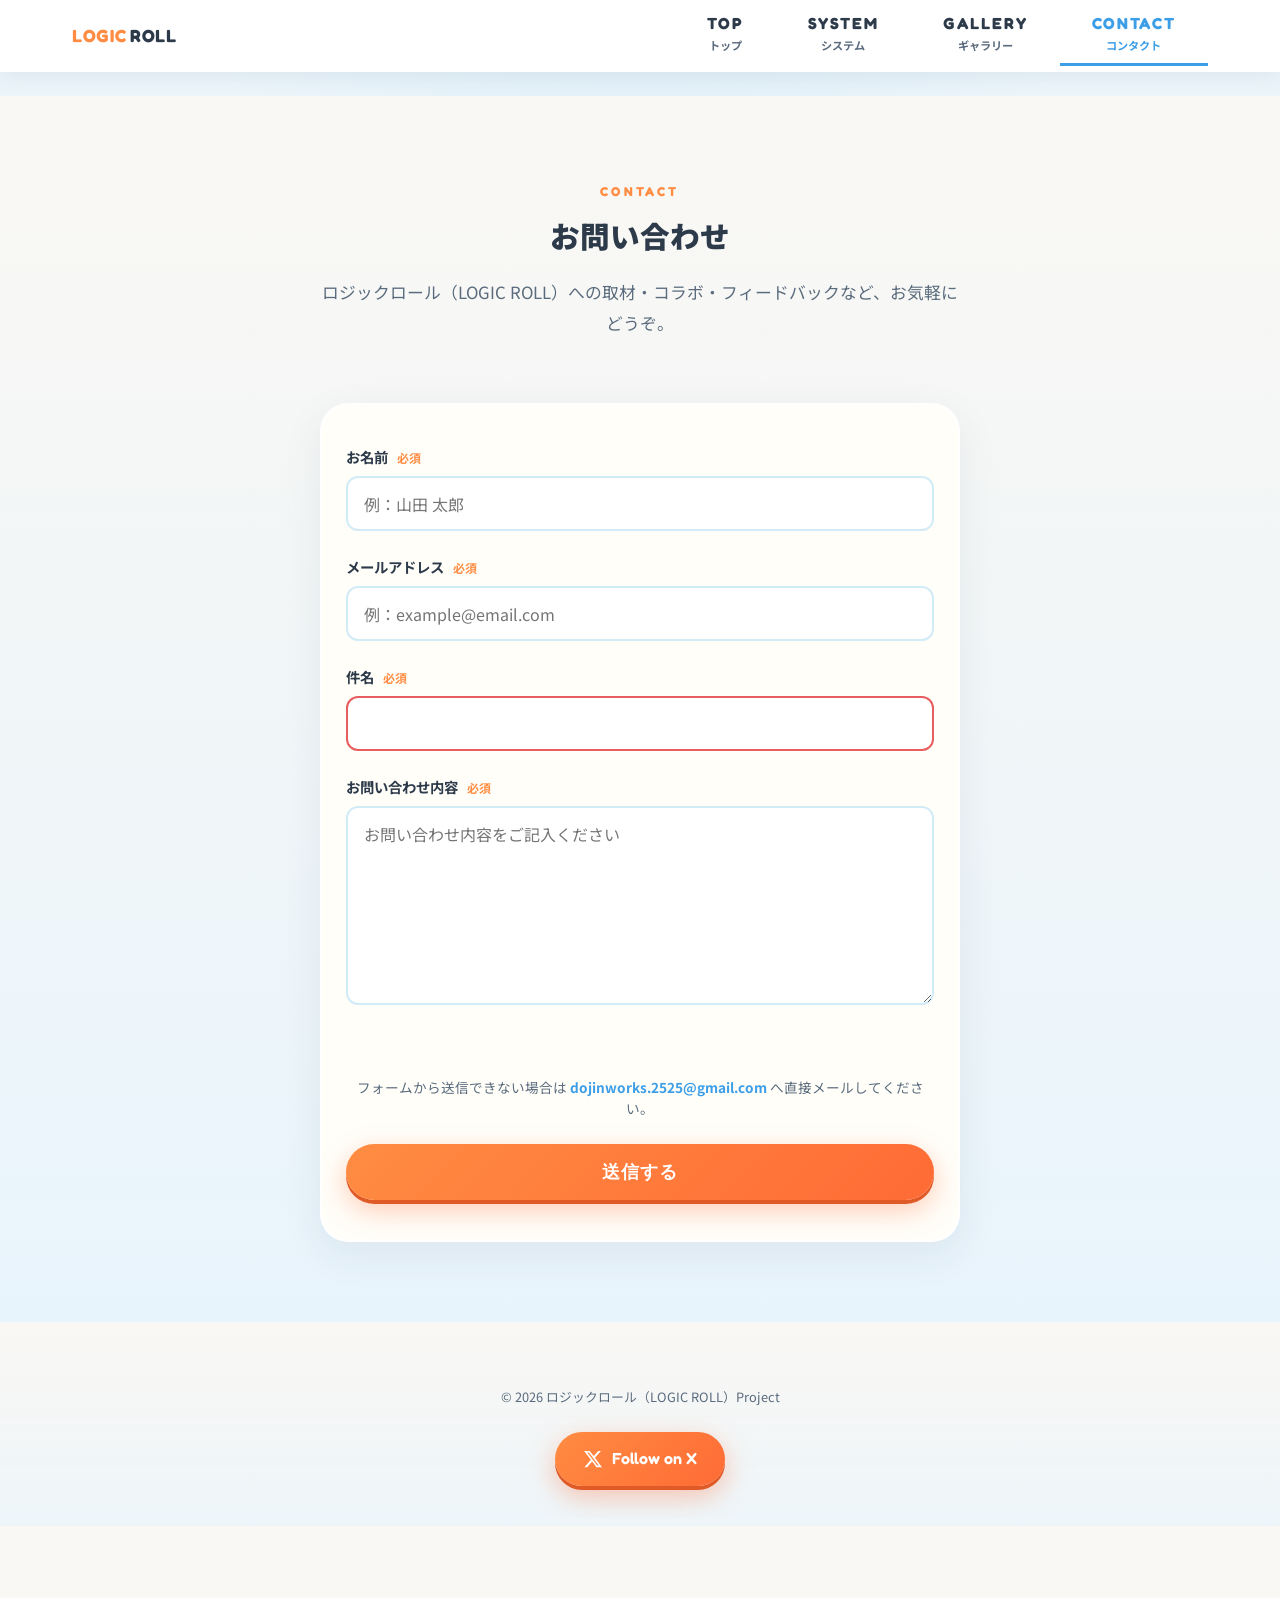
==== commit 22dd08b0: "問い合わせ: FormSubmit障害のためWeb3Forms API経由に切替 Co-authored-by: Cursor <cursoragent@cursor.com>" ====
--- a/contact.html
+++ b/contact.html
@@ -55,21 +55,9 @@
           <p class="section-header__lead">
             ロジックロール（LOGIC ROLL）への取材・コラボ・フィードバックなど、お気軽にどうぞ。
           </p>
-          <p class="contact-form__notice" role="status">※ テスト中です — 送信機能を調整しています。</p>
         </header>
 
-        <form
-          class="contact-form"
-          id="contact-form"
-          action="https://formsubmit.co/dojinworks.2525@gmail.com"
-          method="POST"
-          novalidate
-        >
-          <input type="hidden" name="_subject" value="[LOGIC ROLL] お問い合わせ">
-          <input type="hidden" name="_captcha" value="false">
-          <input type="hidden" name="_template" value="table">
-          <input type="hidden" name="_next" value="https://logic-roll.com/contact?sent=1">
-          <input type="text" name="_honey" class="sr-only" tabindex="-1" autocomplete="off" aria-hidden="true">
+        <form class="contact-form" id="contact-form" novalidate>
           <div class="form-row">
             <label class="form-label" for="contact-name">お名前 <span class="form-required">必須</span></label>
             <input
@@ -156,15 +144,7 @@
     </div>
   </footer>
 
-  <script>
-    (function () {
-      const statusEl = document.getElementById("contact-status");
-      if (new URLSearchParams(location.search).get("sent") === "1" && statusEl) {
-        statusEl.textContent = "送信が完了しました。ありがとうございます。";
-        statusEl.className = "contact-form__status contact-form__status--success";
-      }
-    })();
-  </script>
+  <script src="js/contact.js"></script>
   <script>
     (function () {
       const navToggle = document.querySelector(".global-nav__toggle");
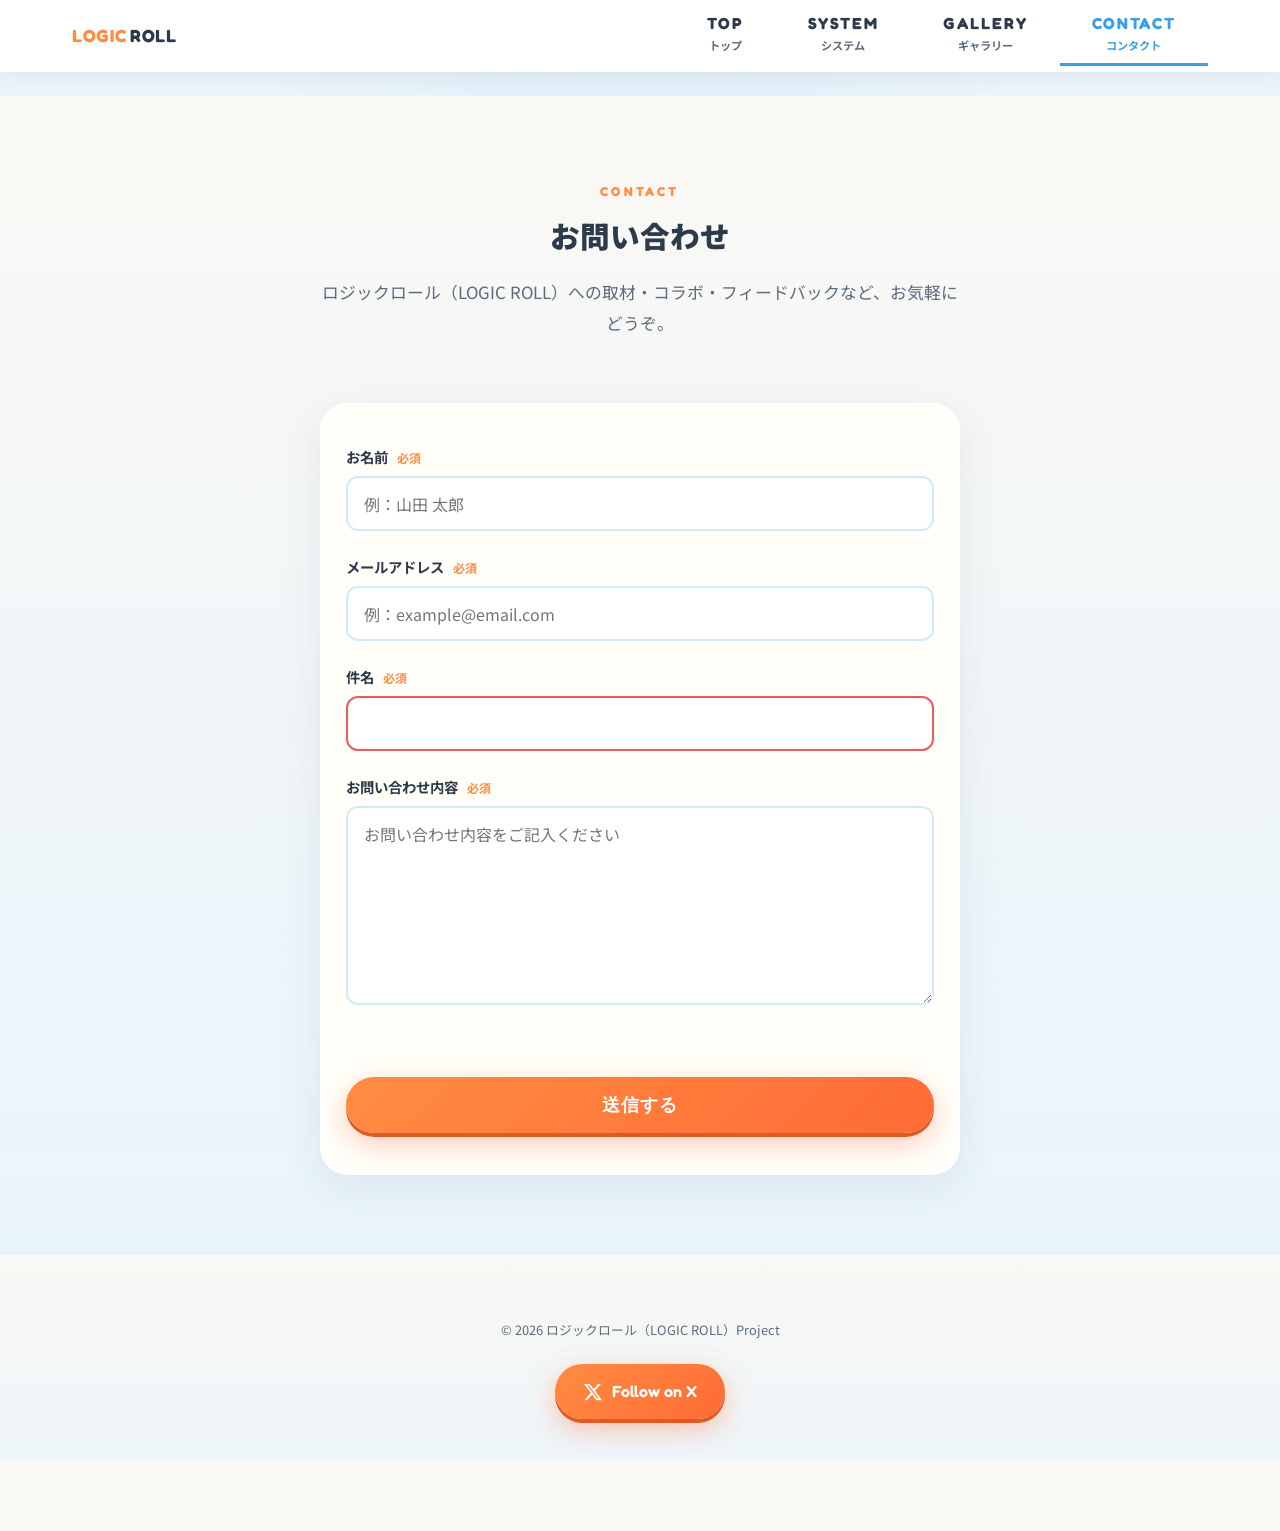
==== commit 1d5b4c75: "お問い合わせ: メール直送の案内文言を削除 Co-authored-by: Cursor <cursoragent@cursor.com>" ====
--- a/contact.html
+++ b/contact.html
@@ -112,11 +112,6 @@
           </div>
 
           <p class="contact-form__status" id="contact-status" role="status" aria-live="polite"></p>
-          <p class="contact-form__alt">
-            フォームから送信できない場合は
-            <a href="mailto:dojinworks.2525@gmail.com?subject=%5BLOGIC%20ROLL%5D%20%E3%81%8A%E5%95%8F%E3%81%84%E5%90%88%E3%82%8F%E3%81%9B">dojinworks.2525@gmail.com</a>
-            へ直接メールしてください。
-          </p>
 
           <button type="submit" class="contact-form__submit" id="contact-submit">
             <span class="contact-form__submit-text">送信する</span>
--- a/style.css
+++ b/style.css
@@ -1154,19 +1154,6 @@
   border-radius: var(--radius-sm);
 }
 
-.contact-form__alt {
-  font-size: 0.85rem;
-  color: var(--color-text-muted);
-  text-align: center;
-  margin: 0 0 var(--space-md);
-  line-height: 1.6;
-}
-
-.contact-form__alt a {
-  color: var(--color-nav-active);
-  font-weight: 700;
-}
-
 .contact-form__submit:disabled,
 .contact-form__submit.is-loading {
   opacity: 0.7;
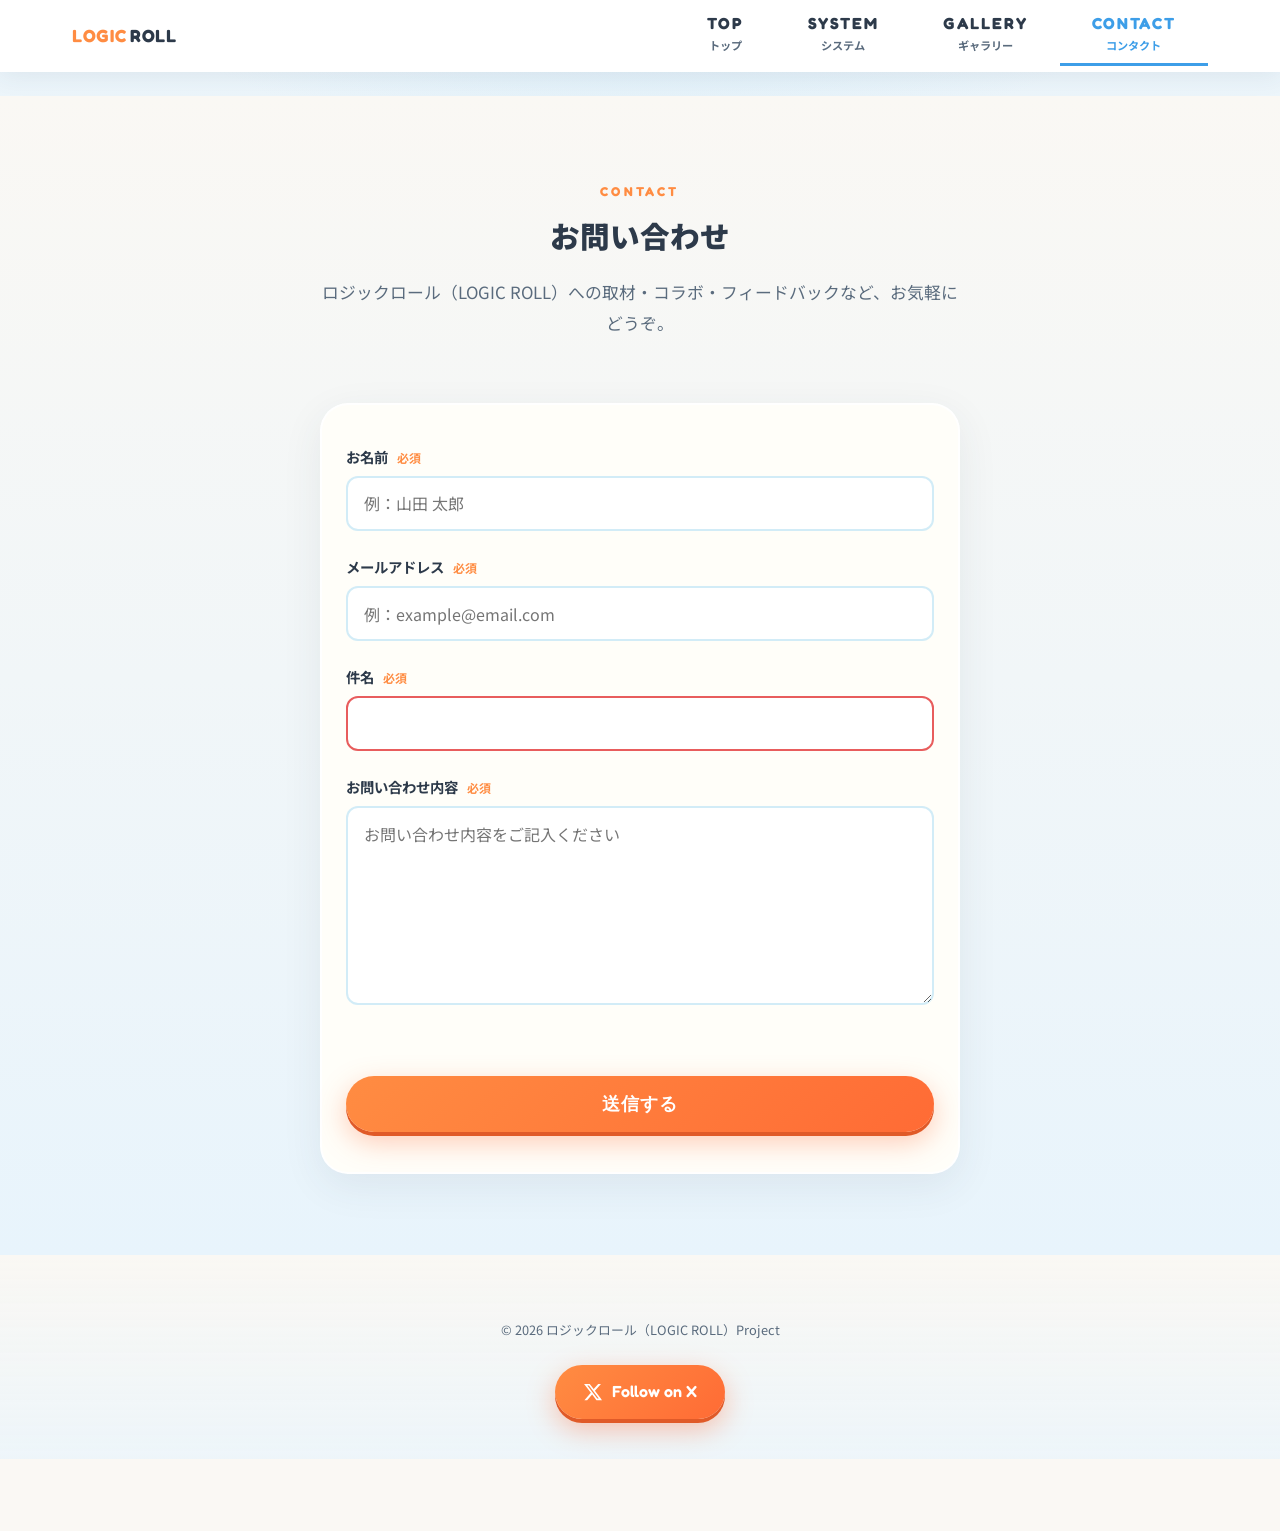
==== commit a8336652: "各コンテンツブロックにスクロール表示アニメーションを追加 Co-authored-by: Cursor <cursoragent@cursor.com>" ====
--- a/contact.html
+++ b/contact.html
@@ -10,7 +10,7 @@
   <link rel="preconnect" href="https://fonts.googleapis.com">
   <link rel="preconnect" href="https://fonts.gstatic.com" crossorigin>
   <link href="https://fonts.googleapis.com/css2?family=Fredoka:wght@500;600;700&family=Noto+Sans+JP:wght@400;700;900&family=Ubuntu:wght@500;700&display=swap" rel="stylesheet">
-  <link rel="stylesheet" href="style.css">
+  <link rel="stylesheet" href="style.css?v=20260608">
 </head>
 <body class="subpage">
   <div class="page-bg" aria-hidden="true"></div>
@@ -139,6 +139,7 @@
     </div>
   </footer>
 
+  <script src="js/reveal.js" defer></script>
   <script src="js/contact.js"></script>
   <script>
     (function () {
--- a/style.css
+++ b/style.css
@@ -124,7 +124,7 @@
   width: 100%;
   height: 100%;
   overflow: hidden;
-  background: #1a2838;
+  background: #000;
 }
 
 .carousel__track {
@@ -150,47 +150,70 @@
 .carousel__visual {
   position: absolute;
   inset: 0;
-  background-size: cover;
-  background-position: center;
+  background-color: #000;
+  background-repeat: no-repeat;
+  background-position: center center;
+  background-size: contain;
+  image-rendering: auto;
 }
 
 .carousel__visual--head1 {
-  background-color: #1a2838;
   background-image: url("images/head_1.png");
 }
 
 .carousel__visual--head2 {
-  background-color: #e8dcc8;
   background-image: url("images/head_2.png");
 }
 
-.carousel__visual--mage {
-  background-color: #050608;
-  background-image: url("images/hero-mage.png");
-  background-size: contain;
-  background-repeat: no-repeat;
-  background-position: center bottom;
-}
-
-.carousel__visual--head1::after,
-.carousel__visual--head2::after {
+.carousel__mage-layout {
+  position: absolute;
+  inset: 0;
+  display: grid;
+  grid-template-columns: 50% 50%;
+  align-items: stretch;
+  background: #000;
+}
+
+.carousel__mage-art {
+  background: url("images/hero-mage.png") no-repeat left bottom;
+  background-size: auto 115%;
+  min-height: 100%;
+  z-index: 1;
+}
+
+.carousel__hero-copy {
+  z-index: 2;
+  display: flex;
+  flex-direction: column;
+  justify-content: center;
+  align-items: flex-start;
+  text-align: left;
+  padding: var(--space-lg) clamp(2.5rem, 5vw, 3.5rem) var(--space-lg) clamp(0.25rem, 1vw, 0.75rem);
+  padding-bottom: calc(var(--nav-height) + var(--space-lg));
+  box-sizing: border-box;
   background: linear-gradient(
     90deg,
-    rgba(20, 30, 45, 0.2) 0%,
-    transparent 40%
+    transparent 0%,
+    rgba(0, 0, 0, 0.45) 15%,
+    rgba(0, 0, 0, 0.65) 100%
   );
 }
 
-.carousel__visual::after {
-  content: "";
-  position: absolute;
-  inset: 0;
-  background: linear-gradient(
-    90deg,
-    rgba(20, 30, 45, 0.55) 0%,
-    rgba(20, 30, 45, 0.15) 45%,
-    transparent 70%
-  );
+.carousel__catch--hero {
+  font-family: var(--font-display);
+  font-size: clamp(3rem, 11vw, 7rem);
+  font-weight: 700;
+  letter-spacing: 0.04em;
+  line-height: 1.05;
+  white-space: nowrap;
+  margin: 0 0 var(--space-md);
+  padding: 0.35em 0.65em;
+  background: linear-gradient(135deg, var(--color-nav-active) 0%, #2a6eb8 55%, #1e3a5f 100%);
+  border-radius: var(--radius-md);
+  box-shadow:
+    0 10px 40px rgba(61, 158, 232, 0.45),
+    0 4px 0 rgba(30, 90, 150, 0.8);
+  text-shadow: 0 2px 8px rgba(0, 0, 0, 0.35);
 }
 
 .carousel__overlay {
@@ -249,6 +272,19 @@
   margin-top: 0.25rem;
   max-width: 420px;
   text-shadow: 0 2px 8px rgba(0, 0, 0, 0.3);
+}
+
+.carousel__sub.carousel__sub--hero {
+  font-size: 3rem;
+  line-height: 1.2;
+  margin: 0;
+  max-width: none;
+  color: rgba(255, 255, 255, 0.95);
+  text-shadow: 0 2px 14px rgba(0, 0, 0, 0.8);
+}
+
+.carousel__sub-line1 {
+  white-space: nowrap;
 }
 
 .carousel__overlay--terms {
@@ -611,6 +647,103 @@
   font-weight: 900;
 }
 
+.about-intro .section-header__eyebrow {
+  margin-bottom: var(--space-md);
+}
+
+.about-intro__layout {
+  display: grid;
+  grid-template-columns: 1fr minmax(160px, 36%);
+  gap: clamp(1rem, 4vw, 2.5rem);
+  align-items: center;
+}
+
+.about-intro__visual {
+  display: flex;
+  align-items: flex-end;
+  justify-content: center;
+  background: transparent;
+}
+
+.about-intro__visual img {
+  width: 100%;
+  max-width: 320px;
+  height: auto;
+  display: block;
+  object-fit: contain;
+  background: transparent;
+}
+
+.about-intro__body .section-header__title {
+  margin-top: 0;
+}
+
+/* ==========================================================================
+   TOP — 更新情報
+   ========================================================================== */
+.update-block {
+  margin-bottom: var(--space-xl);
+  background: var(--color-cream);
+  border-radius: var(--radius-lg);
+  border: 2px solid rgba(255, 255, 255, 0.95);
+  box-shadow: var(--shadow-card);
+  padding: var(--space-md) var(--space-lg);
+}
+
+.update-block__title {
+  font-family: var(--font-display);
+  font-size: 1rem;
+  font-weight: 700;
+  letter-spacing: 0.12em;
+  color: var(--color-text);
+  margin: 0 0 var(--space-md);
+  padding-bottom: var(--space-sm);
+  border-bottom: 2px solid var(--color-sky-mid);
+}
+
+.update-list {
+  list-style: none;
+  margin: 0;
+  padding: 0;
+}
+
+.update-item {
+  display: flex;
+  flex-wrap: wrap;
+  align-items: center;
+  gap: 0.65rem 1rem;
+  padding: 0.65rem 0;
+  font-size: 0.95rem;
+  line-height: 1.5;
+}
+
+.update-item + .update-item {
+  border-top: 1px solid rgba(126, 200, 232, 0.35);
+}
+
+.update-item__badge {
+  display: inline-block;
+  padding: 0.2em 0.65em;
+  font-family: var(--font-display);
+  font-size: 0.7rem;
+  font-weight: 700;
+  letter-spacing: 0.08em;
+  color: var(--color-white);
+  background: linear-gradient(135deg, var(--color-orange), #ff6b35);
+  border-radius: var(--radius-pill);
+}
+
+.update-item__date {
+  font-weight: 700;
+  color: var(--color-text-muted);
+  font-variant-numeric: tabular-nums;
+}
+
+.update-item__text {
+  font-weight: 700;
+  color: var(--color-text);
+}
+
 /* ==========================================================================
    TOP — YouTube & Twitter
    ========================================================================== */
@@ -707,12 +840,108 @@
   display: block;
 }
 
-.twitter-wrap {
-  min-height: 420px;
+.media-block__profile-link {
+  color: inherit;
+  text-decoration: none;
+  transition: color var(--transition);
+}
+
+.media-block__profile-link:hover {
+  color: var(--color-nav-active);
+}
+
+.x-profile-card {
+  display: block;
+  text-decoration: none;
+  color: inherit;
+  background: var(--color-white);
   border-radius: var(--radius-md);
   overflow: hidden;
+  border: 1px solid rgba(15, 20, 25, 0.12);
+  transition: box-shadow var(--transition), transform var(--transition);
+}
+
+.x-profile-card:hover {
+  box-shadow: 0 8px 28px rgba(15, 20, 25, 0.12);
+  transform: translateY(-2px);
+}
+
+.x-profile-card__banner {
+  aspect-ratio: 3 / 1;
+  background: #cfd9de;
+  overflow: hidden;
+}
+
+.x-profile-card__banner img {
+  width: 100%;
+  height: 100%;
+  object-fit: cover;
+  display: block;
+}
+
+.x-profile-card__actions {
+  display: flex;
+  align-items: flex-end;
+  justify-content: space-between;
+  padding: 0 1rem;
+  margin-top: -2.5rem;
+  position: relative;
+  z-index: 1;
+}
+
+.x-profile-card__avatar {
+  width: 80px;
+  height: 80px;
+  border-radius: 50%;
+  border: 4px solid var(--color-white);
+  object-fit: cover;
   background: var(--color-white);
-  border: 1px solid rgba(126, 200, 232, 0.35);
+  flex-shrink: 0;
+}
+
+.x-profile-card__follow {
+  display: inline-flex;
+  align-items: center;
+  justify-content: center;
+  min-width: 7.5rem;
+  padding: 0.45rem 1rem;
+  margin-bottom: 0.35rem;
+  font-size: 0.9rem;
+  font-weight: 700;
+  color: #0f1419;
+  background: var(--color-white);
+  border: 1px solid #cfd9de;
+  border-radius: var(--radius-pill);
+  transition: background var(--transition);
+}
+
+.x-profile-card:hover .x-profile-card__follow {
+  background: #f7f9f9;
+}
+
+.x-profile-card__body {
+  padding: 0.5rem 1rem 0.9rem;
+}
+
+.x-profile-card__name {
+  margin: 0 0 0.2rem;
+  font-size: 1.15rem;
+  font-weight: 800;
+  line-height: 1.3;
+  color: #0f1419;
+}
+
+.x-profile-card__handle {
+  margin: 0 0 0.4rem;
+  font-size: 0.9rem;
+  color: #536471;
+}
+
+.x-profile-card__bio {
+  margin: 0;
+  font-size: 0.9rem;
+  line-height: 1.45;
+  color: #0f1419;
 }
 
 .twitter-fallback-btn {
@@ -1223,6 +1452,15 @@
     grid-template-columns: 1fr;
   }
 
+  .about-intro__layout {
+    grid-template-columns: 1fr minmax(120px, 42%);
+    gap: var(--space-md);
+  }
+
+  .about-intro__visual img {
+    max-width: 220px;
+  }
+
   .gallery-grid {
     grid-template-columns: repeat(auto-fill, minmax(160px, 1fr));
   }
@@ -1234,6 +1472,56 @@
     --nav-height: 64px;
   }
 
+  .title-screen {
+    height: auto;
+    min-height: 0;
+    aspect-ratio: 1024 / 472;
+  }
+
+  .carousel {
+    background: transparent;
+  }
+
+  .carousel__visual--head1 {
+    background-size: cover;
+    background-position: center center;
+    background-color: transparent;
+  }
+
+  .global-nav {
+    margin-top: calc(-1 * var(--nav-height));
+  }
+
+  .carousel__arrow,
+  .carousel__dots {
+    display: none;
+  }
+
+  .carousel__slide:not(:first-child) {
+    display: none;
+  }
+
+  .carousel__slide:first-child {
+    opacity: 1;
+    visibility: visible;
+    z-index: 1;
+  }
+
+  .about-intro__layout {
+    grid-template-columns: 1fr;
+    text-align: center;
+  }
+
+  .about-intro__visual img {
+    max-width: 200px;
+    margin: 0 auto;
+  }
+
+  .about-intro__body .section-header__title,
+  .about-intro__body .section-header__lead {
+    text-align: center;
+  }
+
   .global-nav__menu {
     display: none;
   }
@@ -1248,6 +1536,39 @@
     padding-bottom: calc(var(--nav-height) + 2.5rem);
   }
 
+  .carousel__mage-layout {
+    grid-template-columns: 1fr;
+    grid-template-rows: 1fr;
+  }
+
+  .carousel__mage-art {
+    display: none;
+  }
+
+  .carousel__hero-copy {
+    grid-column: 1;
+    grid-row: 1;
+    padding: var(--space-md) 1.25rem;
+    padding-bottom: calc(var(--nav-height) + 1rem);
+    align-items: center;
+    text-align: center;
+    background: #000;
+  }
+
+  .carousel__catch--hero {
+    font-size: clamp(2rem, 10vw, 3.25rem);
+    white-space: normal;
+  }
+
+  .carousel__sub.carousel__sub--hero {
+    font-size: clamp(1.1rem, 5vw, 1.65rem);
+    max-width: 26em;
+  }
+
+  .carousel__sub-line1 {
+    white-space: normal;
+  }
+
   .carousel__logo {
     align-items: center;
   }
@@ -1293,7 +1614,39 @@
   }
 }
 
+/* ==========================================================================
+   Scroll reveal (main blocks — not global nav)
+   ========================================================================== */
+.reveal {
+  opacity: 0;
+  transform: translateY(32px);
+  transition:
+    opacity 0.75s cubic-bezier(0.22, 1, 0.36, 1),
+    transform 0.75s cubic-bezier(0.22, 1, 0.36, 1);
+  transition-delay: var(--reveal-delay, 0s);
+  will-change: opacity, transform;
+}
+
+.reveal.is-visible {
+  opacity: 1;
+  transform: translateY(0);
+}
+
+.reveal--fade {
+  transform: none;
+}
+
+.reveal--fade.is-visible {
+  transform: none;
+}
+
 @media (prefers-reduced-motion: reduce) {
+  .reveal {
+    opacity: 1;
+    transform: none;
+    transition: none;
+  }
+
   *,
   *::before,
   *::after {
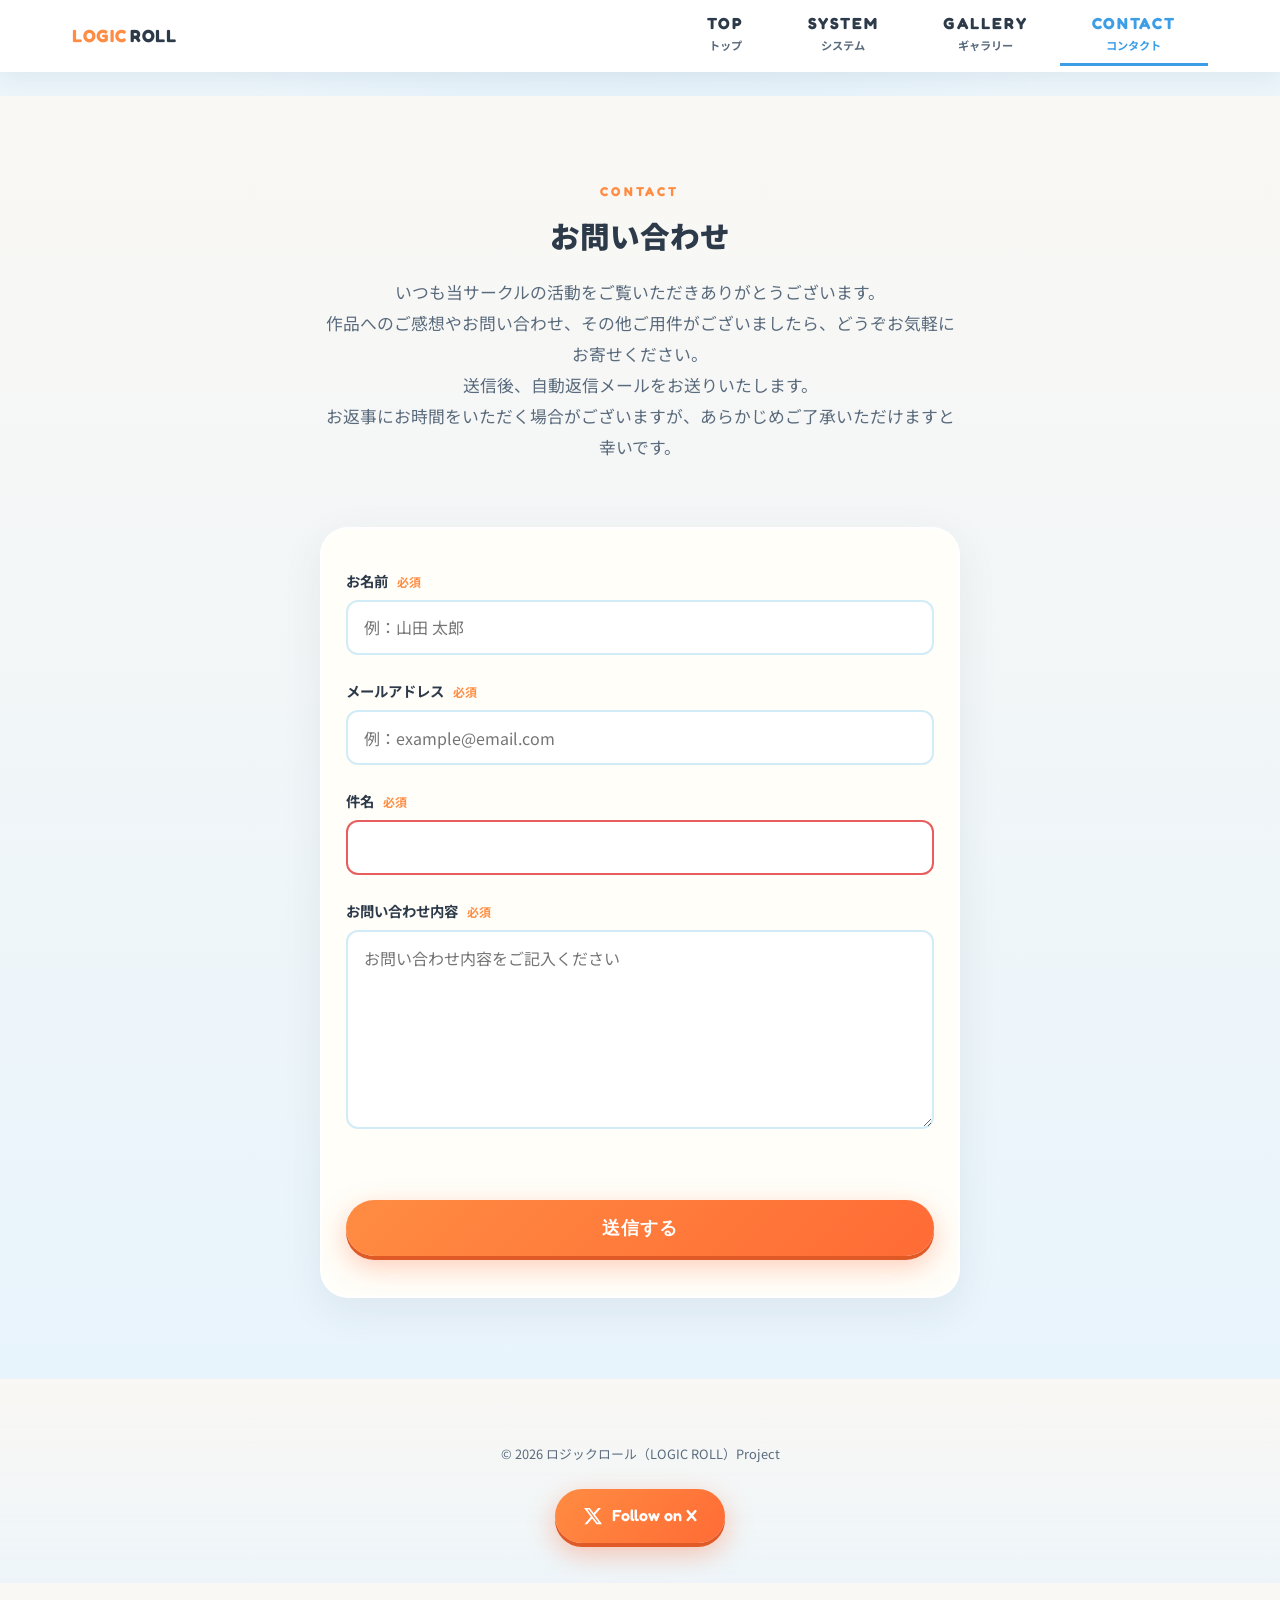
==== commit 33f0648e: "お問い合わせを別ページへ統一 Co-authored-by: Cursor <cursoragent@cursor.com>" ====
--- a/contact.html
+++ b/contact.html
@@ -53,7 +53,10 @@
           <span class="section-header__eyebrow">CONTACT</span>
           <h1 class="section-header__title">お問い合わせ</h1>
           <p class="section-header__lead">
-            ロジックロール（LOGIC ROLL）への取材・コラボ・フィードバックなど、お気軽にどうぞ。
+            いつも当サークルの活動をご覧いただきありがとうございます。<br>
+            作品へのご感想やお問い合わせ、その他ご用件がございましたら、どうぞお気軽にお寄せください。<br>
+            送信後、自動返信メールをお送りいたします。<br>
+            お返事にお時間をいただく場合がございますが、あらかじめご了承いただけますと幸いです。
           </p>
         </header>
 
--- a/style.css
+++ b/style.css
@@ -647,35 +647,63 @@
   font-weight: 900;
 }
 
-.about-intro .section-header__eyebrow {
-  margin-bottom: var(--space-md);
+.about-intro {
+  margin-bottom: var(--space-xl);
+  background: var(--color-cream);
+  border-radius: var(--radius-lg);
+  border: 2px solid rgba(255, 255, 255, 0.95);
+  box-shadow: var(--shadow-card);
+  padding: var(--space-md) var(--space-lg) 0;
+  overflow: hidden;
+}
+
+.about-intro__eyebrow {
+  display: inline-block;
+  font-family: var(--font-display);
+  font-weight: 700;
+  font-size: 0.8rem;
+  letter-spacing: 0.25em;
+  color: var(--color-orange);
+  margin-bottom: var(--space-sm);
 }
 
 .about-intro__layout {
   display: grid;
   grid-template-columns: 1fr minmax(160px, 36%);
-  gap: clamp(1rem, 4vw, 2.5rem);
-  align-items: center;
+  gap: clamp(1rem, 3vw, 2rem);
+  align-items: center;
+}
+
+.about-intro__title {
+  font-size: clamp(1.4rem, 4vw, 1.85rem);
+  font-weight: 900;
+  margin: 0 0 var(--space-sm);
+  color: var(--color-text);
+}
+
+.about-intro__lead {
+  font-size: clamp(0.9rem, 2.5vw, 1.05rem);
+  color: var(--color-text-muted);
+  line-height: 1.85;
+  margin: 0;
+}
+
+.about-intro__lead strong {
+  color: var(--color-text);
+  font-weight: 900;
 }
 
 .about-intro__visual {
-  display: flex;
-  align-items: flex-end;
-  justify-content: center;
-  background: transparent;
+  line-height: 0;
 }
 
 .about-intro__visual img {
   width: 100%;
-  max-width: 320px;
+  max-width: 280px;
   height: auto;
   display: block;
-  object-fit: contain;
-  background: transparent;
-}
-
-.about-intro__body .section-header__title {
-  margin-top: 0;
+  margin: 0 auto;
+  mix-blend-mode: multiply;
 }
 
 /* ==========================================================================
@@ -966,6 +994,125 @@
   margin-top: var(--space-sm);
   font-size: 0.75rem;
   color: var(--color-text-muted);
+}
+
+/* ==========================================================================
+   TOP — ストアバッジ
+   ========================================================================== */
+.about-intro .platform-strip {
+  margin: var(--space-md) calc(-1 * var(--space-lg)) 0;
+  padding: var(--space-md) var(--space-lg);
+  border-top: 2px solid var(--color-sky-mid);
+  border-radius: 0;
+  background: linear-gradient(
+    180deg,
+    var(--color-sky-light) 0%,
+    rgba(184, 223, 245, 0.45) 100%
+  );
+  box-shadow: none;
+}
+
+.platform-strip__badges {
+  position: relative;
+  display: flex;
+  flex-wrap: wrap;
+  justify-content: center;
+  align-items: stretch;
+  gap: 0.75rem;
+}
+
+.platform-strip__mask {
+  position: absolute;
+  inset: 0;
+  z-index: 2;
+  display: flex;
+  align-items: center;
+  justify-content: center;
+  padding: 0.4rem 0.75rem;
+  border-radius: var(--radius-sm);
+  background: rgba(45, 58, 74, 0.78);
+  backdrop-filter: blur(2px);
+  color: var(--color-white);
+  font-size: 0.7rem;
+  font-weight: 800;
+  letter-spacing: 0.02em;
+  line-height: 1.4;
+  text-align: center;
+  pointer-events: none;
+}
+
+.store-badge {
+  position: relative;
+  display: flex;
+  align-items: center;
+  gap: 0.65rem;
+  min-width: min(100%, 200px);
+  flex: 1 1 180px;
+  max-width: 220px;
+  min-height: 58px;
+  padding: 0.55rem 1rem;
+  overflow: hidden;
+  background: linear-gradient(145deg, #3d5266 0%, var(--color-text) 100%);
+  border: 2px solid rgba(126, 200, 232, 0.55);
+  border-radius: var(--radius-sm);
+  color: var(--color-white);
+}
+
+.store-badge__icon {
+  flex-shrink: 0;
+  display: flex;
+  align-items: center;
+  justify-content: center;
+}
+
+.store-badge__icon--steam {
+  color: #c7d5e0;
+}
+
+.store-badge__text {
+  display: flex;
+  flex-direction: column;
+  line-height: 1.15;
+  min-width: 0;
+}
+
+.store-badge__brand {
+  font-family: var(--font-display);
+  font-size: 1.15rem;
+  font-weight: 700;
+  letter-spacing: 0.02em;
+}
+
+.store-badge__sub {
+  font-size: 0.62rem;
+  font-weight: 700;
+  color: rgba(255, 255, 255, 0.78);
+  margin-top: 0.15rem;
+}
+
+.store-badge--steam .store-badge__brand {
+  font-size: 1.35rem;
+  letter-spacing: 0.12em;
+}
+
+.platform-strip__note {
+  margin: var(--space-md) 0 0;
+  font-size: 0.68rem;
+  line-height: 1.6;
+  color: var(--color-text-muted);
+  text-align: center;
+}
+
+@media (max-width: 640px) {
+  .platform-strip__badges {
+    flex-direction: column;
+    align-items: center;
+  }
+
+  .store-badge {
+    max-width: 280px;
+    width: 100%;
+  }
 }
 
 /* ==========================================================================
@@ -1452,15 +1599,6 @@
     grid-template-columns: 1fr;
   }
 
-  .about-intro__layout {
-    grid-template-columns: 1fr minmax(120px, 42%);
-    gap: var(--space-md);
-  }
-
-  .about-intro__visual img {
-    max-width: 220px;
-  }
-
   .gallery-grid {
     grid-template-columns: repeat(auto-fill, minmax(160px, 1fr));
   }
@@ -1509,16 +1647,14 @@
 
   .about-intro__layout {
     grid-template-columns: 1fr;
-    text-align: center;
+    gap: var(--space-md);
   }
 
   .about-intro__visual img {
-    max-width: 200px;
-    margin: 0 auto;
-  }
-
-  .about-intro__body .section-header__title,
-  .about-intro__body .section-header__lead {
+    max-width: 240px;
+  }
+
+  .about-intro__body {
     text-align: center;
   }
 
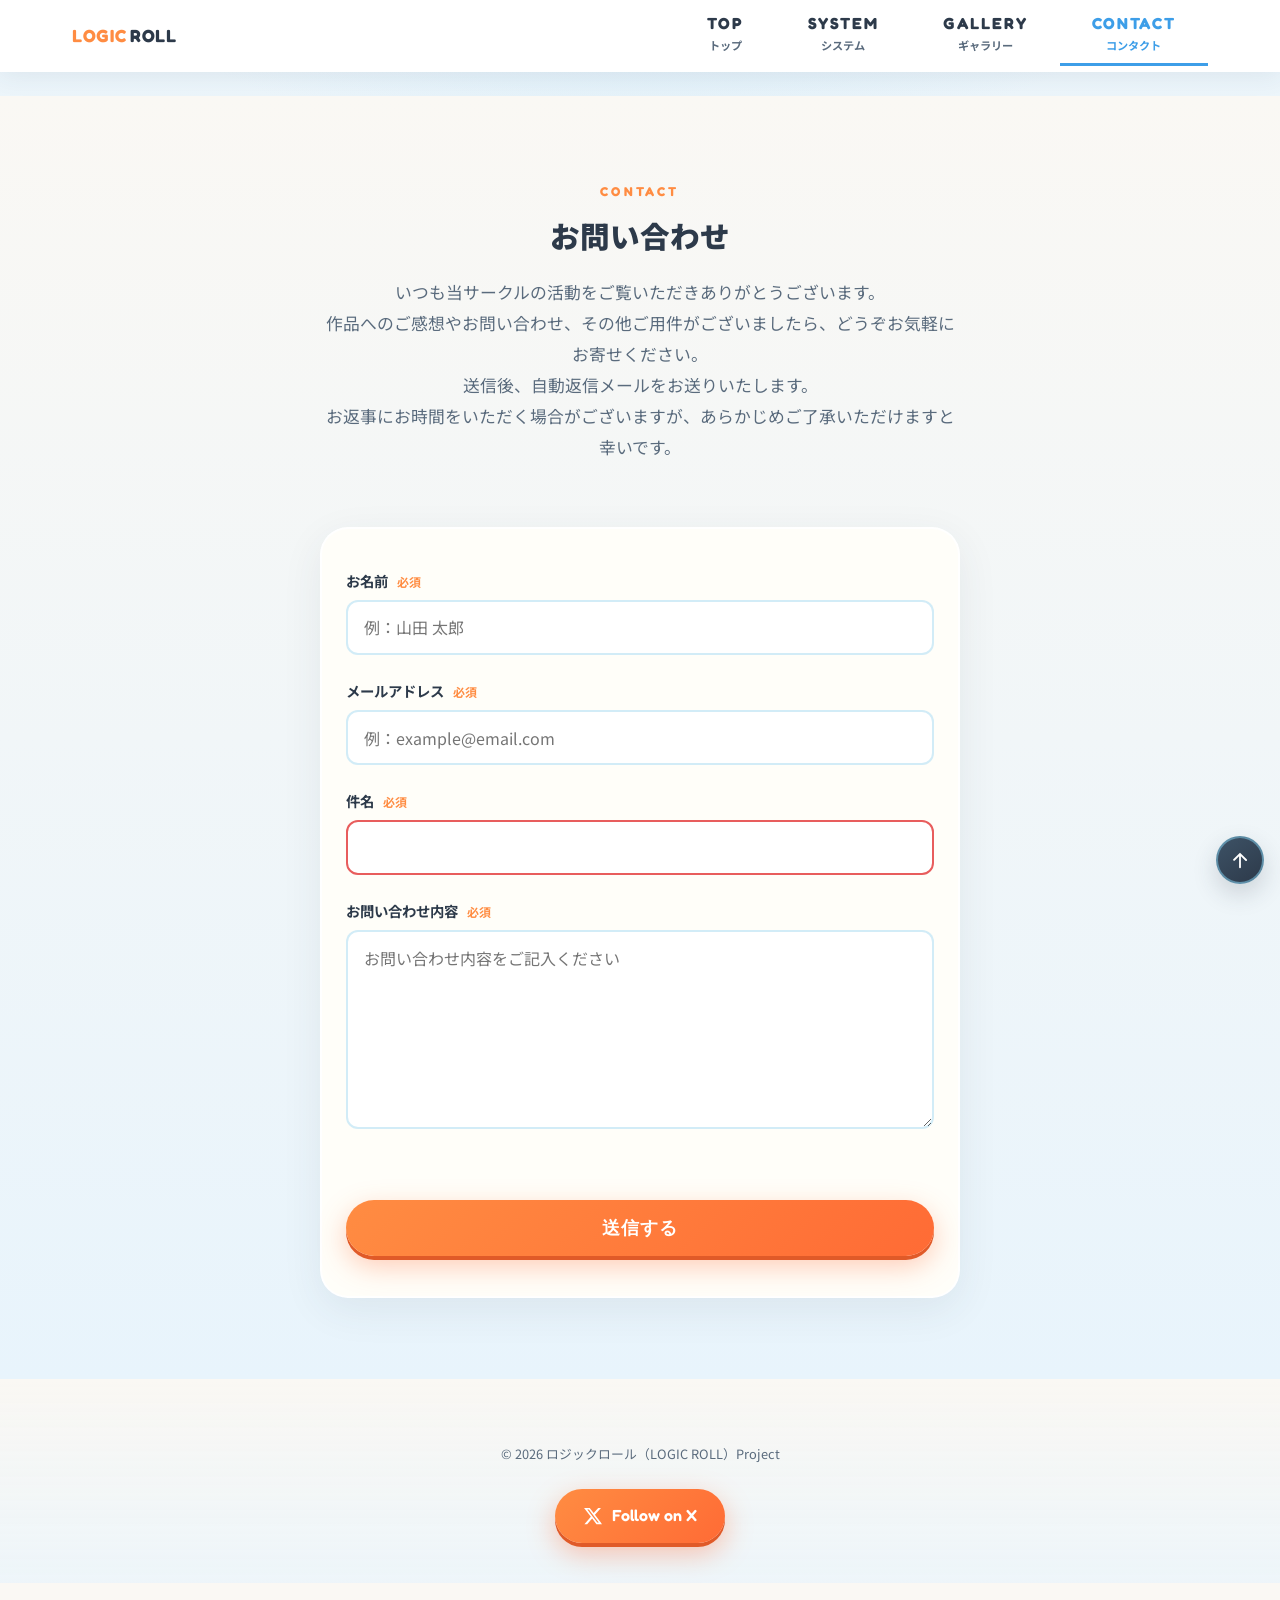
==== commit 8adeeb0e: "トップへ戻るボタン追加とカルーセル文言調整 Co-authored-by: Cursor <cursoragent@cursor.com>" ====
--- a/contact.html
+++ b/contact.html
@@ -13,6 +13,7 @@
   <link rel="stylesheet" href="style.css?v=20260608">
 </head>
 <body class="subpage">
+  <div id="top" aria-hidden="true"></div>
   <div class="page-bg" aria-hidden="true"></div>
 
   <header class="global-nav">
@@ -142,6 +143,12 @@
     </div>
   </footer>
 
+  <a class="back-to-top" href="#top" aria-label="ページ上部へ戻る">
+    <svg viewBox="0 0 24 24" width="22" height="22" aria-hidden="true">
+      <path fill="currentColor" d="M12 4 4.7 11.3a1 1 0 0 0 1.4 1.4L11 7.8V20a1 1 0 1 0 2 0V7.8l4.9 4.9a1 1 0 1 0 1.4-1.4z"/>
+    </svg>
+  </a>
+
   <script src="js/reveal.js" defer></script>
   <script src="js/contact.js"></script>
   <script>
--- a/style.css
+++ b/style.css
@@ -201,7 +201,7 @@
 
 .carousel__catch--hero {
   font-family: var(--font-display);
-  font-size: clamp(3rem, 11vw, 7rem);
+  font-size: 2rem;
   font-weight: 700;
   letter-spacing: 0.04em;
   line-height: 1.05;
@@ -1591,6 +1591,35 @@
   box-shadow: 0 6px 0 #e05a28, 0 16px 36px rgba(255, 107, 53, 0.5);
 }
 
+.back-to-top {
+  position: fixed;
+  right: max(1rem, env(safe-area-inset-right));
+  bottom: max(1rem, env(safe-area-inset-bottom));
+  z-index: 60;
+  width: 48px;
+  height: 48px;
+  border-radius: var(--radius-pill);
+  display: grid;
+  place-items: center;
+  color: var(--color-white);
+  background: linear-gradient(145deg, #3d5266 0%, var(--color-text) 100%);
+  border: 2px solid rgba(126, 200, 232, 0.55);
+  box-shadow: 0 10px 24px rgba(45, 58, 74, 0.18);
+  text-decoration: none;
+  transition: transform var(--transition), box-shadow var(--transition), border-color var(--transition);
+}
+
+.back-to-top:hover {
+  transform: translateY(-3px);
+  border-color: var(--color-orange-soft);
+  box-shadow: 0 14px 30px rgba(61, 158, 232, 0.22);
+}
+
+.back-to-top:focus-visible {
+  outline: 4px solid rgba(61, 158, 232, 0.45);
+  outline-offset: 4px;
+}
+
 /* ==========================================================================
    Responsive
    ========================================================================== */
